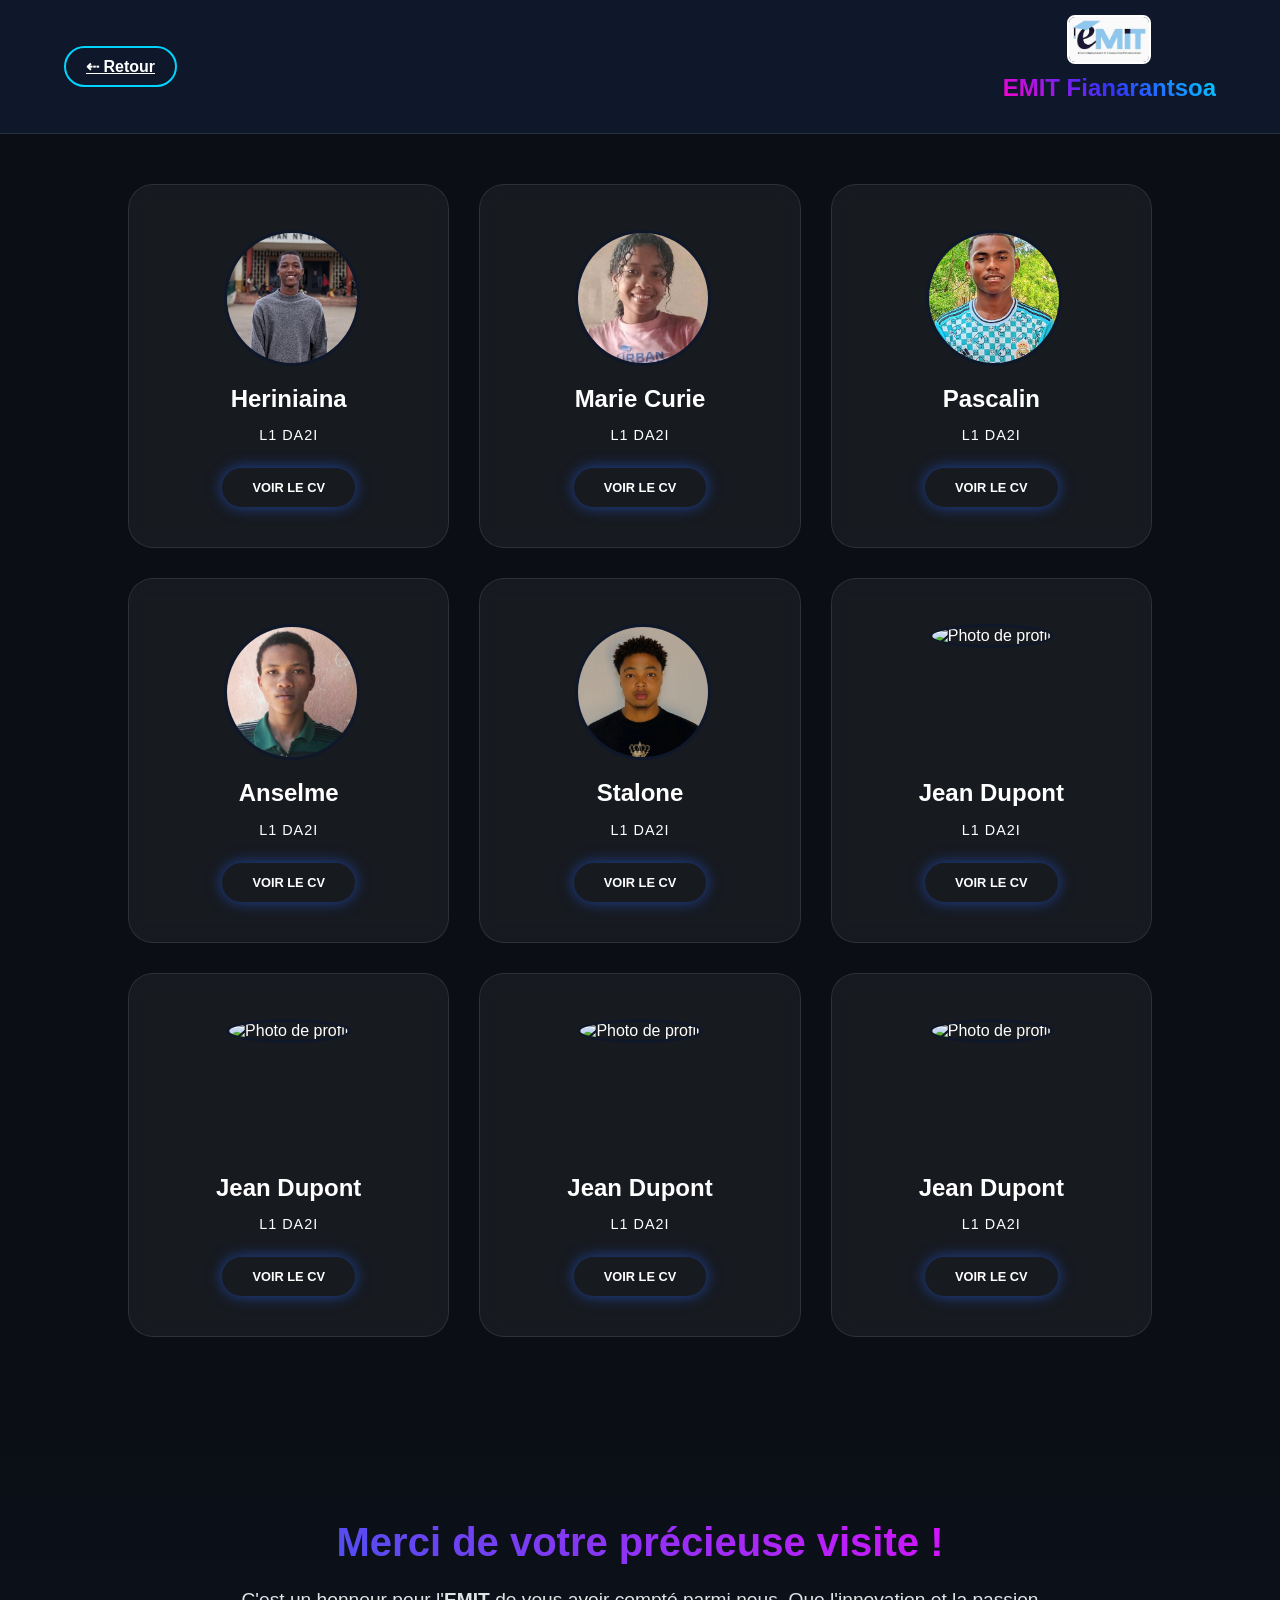
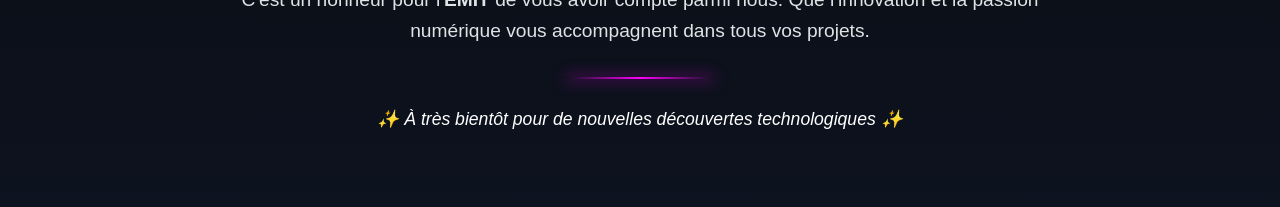
==== equipe.html @ f2f72151 "Add files via upload" ====
<!DOCTYPE html>
<html lang="fr">
<head>
    <meta charset="UTF-8">
    <meta name="viewport" content="width=device-width, initial-scale=1.0">
    <title>Équipe - Informatique</title>
    <link rel="stylesheet" href="style.css">
</head>
<body class="page-equipe">
    <!-- Header Inversé : Bouton à gauche, Logo à droite -->
   <header class="main-header">
    <!-- Bouton de retour à gauche avec le style "pilule" de l'image -->
    <div class="header-left">
        <a href="index.html" class="next-btn back-btn">⇠ Retour</a>
    </div>

    <!-- Identité EMIT à droite (Logo en haut, Nom en bas) -->
    <div class="header-right-stacked">
        <img src="EMIT.jfif" alt="Logo EMIT" class="univ-photo">
        <h1 class="univ-name-style">EMIT Fianarantsoa</h1>
    </div>
</header>


    <main class="grid-container">
        <!-- Bloc à répéter 9 fois -->
        <div class="profile-card">
            <div class="photo-wrapper">
                <img src="Heriniaina.jpg" alt="Photo de profil" class="profile-img">
            </div>
            <h3 class="profile-name">Heriniaina</h3>
            <p class="profile-role">L1 DA2I</p>
            <a href="CV Heriniaina/ff.html" class="glow-link">Voir le CV</a>
        </div>

        <!-- Copie du bloc pour l'exemple (à dupliquer jusqu'à 9) -->
        <div class="profile-card">
            <div class="photo-wrapper"><img src="saniat.jpg" class="profile-img"></div>
            <h3 class="profile-name">Marie Curie</h3>
            <p class="profile-role">L1 DA2I</p>
            <a href="#" class="glow-link">Voir le CV</a>
        </div>
        
        <!-- ... Ajouter les 7 autres cartes ici ... -->
           <div class="profile-card">
            <div class="photo-wrapper">
                <img src="pascalin.jpg" alt="Photo de profil" class="profile-img">
            </div>
            <h3 class="profile-name">Pascalin</h3>
            <p class="profile-role">L1 DA2I</p>
            <a href="cv-jean.html" class="glow-link">Voir le CV</a>
        </div>

          <div class="profile-card">
            <div class="photo-wrapper">
                <img src="anselme.jpg" alt="Photo de profil" class="profile-img">
            </div>
            <h3 class="profile-name">Anselme</h3>
            <p class="profile-role">L1 DA2I</p>
            <a href="cv-jean.html" class="glow-link">Voir le CV</a>
        </div>

          <div class="profile-card">
            <div class="photo-wrapper">
                <img src="stalone.jpg" alt="Photo de profil" class="profile-img">
            </div>
            <h3 class="profile-name">Stalone</h3>
            <p class="profile-role">L1 DA2I</p>
            <a href="cv-jean.html" class="glow-link">Voir le CV</a>
        </div>

          <div class="profile-card">
            <div class="photo-wrapper">
                <img src="https://via.placeholder.com" alt="Photo de profil" class="profile-img">
            </div>
            <h3 class="profile-name">Jean Dupont</h3>
            <p class="profile-role">L1 DA2I</p>
            <a href="cv-jean.html" class="glow-link">Voir le CV</a>
        </div>

          <div class="profile-card">
            <div class="photo-wrapper">
                <img src="https://via.placeholder.com" alt="Photo de profil" class="profile-img">
            </div>
            <h3 class="profile-name">Jean Dupont</h3>
            <p class="profile-role">L1 DA2I</p>
            <a href="cv-jean.html" class="glow-link">Voir le CV</a>
        </div>

          <div class="profile-card">
            <div class="photo-wrapper">
                <img src="https://via.placeholder.com" alt="Photo de profil" class="profile-img">
            </div>
            <h3 class="profile-name">Jean Dupont</h3>
            <p class="profile-role">L1 DA2I</p>
            <a href="cv-jean.html" class="glow-link">Voir le CV</a>
        </div>

          <div class="profile-card">
            <div class="photo-wrapper">
                <img src="https://via.placeholder.com" alt="Photo de profil" class="profile-img">
            </div>
            <h3 class="profile-name">Jean Dupont</h3>
            <p class="profile-role">L1 DA2I</p>
            <a href="cv-jean.html" class="glow-link">Voir le CV</a>
        </div>

        

    </main>

    <!-- Section Remerciements -->
<footer class="thanks-section">
    <div class="thanks-content">
        <h2 class="thanks-title">Merci de votre précieuse visite !</h2>
        <p class="thanks-text">
            C'est un honneur pour l'<b>EMIT</b> de vous avoir compté parmi nous. 
            Que l'innovation et la passion numérique vous accompagnent dans tous vos projets.
        </p>
        <div class="glow-divider"></div>
        <p class="final-wish">✨ À très bientôt pour de nouvelles découvertes technologiques ✨</p>
    </div>
</footer>

</body>
</html>
---- style.css ----
:root {
    --primary-gradient: linear-gradient(45deg, #ff00cc, #3333ff, #00d4ff);
    --glass-bg: rgba(255, 255, 255, 0.1);
}

body {
    margin: 0;
    font-family: 'Segoe UI', sans-serif;
    background-color: #0b0e14;
    color: white;
    overflow-x: hidden;
}

/* --- Header & Sidebar --- */
/* Remplacez l'ancienne section Header par celle-ci */
.main-header {
    display: flex;
    justify-content: space-between;
    align-items: center;
    padding: 1rem 10%; /* Éloigne les éléments des bords de l'écran */
    background: rgba(30, 41, 59, 0.8);
    backdrop-filter: blur(10px);
    border-bottom: 1px solid rgba(255, 255, 255, 0.1);
    position: sticky;
    top: 0;
    z-index: 100;
}

.header-right {
    margin-right: 50px; /* Décale spécifiquement le bouton vers la gauche */
}

/* Gardez le reste de vos styles pour .next-btn, .sidebar-left, etc. */

.sidebar-left {
    display: flex;
    flex-direction: column;
    align-items: center;
}

.univ-photo {
    width: 120px;
    border-radius: 8px;
    border: 2px solid white;
}

.univ-name {
    font-size: 1.5rem;
    font-weight: bold;
    background: var(--primary-gradient);
    -webkit-background-clip: text;
    -webkit-text-fill-color: transparent;
    margin-top: 10px;
}

.next-btn {
    background: transparent;
    border: 2px solid #00d4ff;
    color: white;
    padding: 10px 20px;
    border-radius: 25px;
    cursor: pointer;
    transition: 0.3s;
    font-weight: bold;
}

.next-btn:hover {
    background: #00d4ff;
    box-shadow: 0 0 15px #00d4ff;
}

/* --- Section Hero (Informatique) --- */
.hero-section {
    height: 100vh;
    background: linear-gradient(rgba(0,0,0,0.6), rgba(0,0,0,0.6)), 
                url('https://images.unsplash.com') center/cover;
    display: flex;
    justify-content: center;
    align-items: center;
    clip-path: polygon(0 0, 100% 0, 100% 90%, 0 100%); /* Effet de fermeture bas */
}

.welcome-text {
    font-size: 5rem;
    animation: fadeInScale 2s ease-out;
}

@keyframes fadeInScale {
    0% { opacity: 0; transform: scale(0.5); }
    100% { opacity: 1; transform: scale(1); }
}

/* --- Section Avant-propos --- */
.preface-section {
    padding: 100px 20px;
    background: #1a1a2e;
    text-align: center;
}

.preface-container {
    background: var(--glass-bg);
    backdrop-filter: blur(10px);
    padding: 40px;
    border-radius: 20px;
    max-width: 800px;
    margin: 0 auto;
    border: 1px solid rgba(255,255,255,0.2);
}

.subtitle {
    font-size: 2.5rem;
    color: #00d4ff;
    margin-bottom: 20px;
}

/* --- Animation Bonne Visite --- */
.wish-animation {
    padding: 50px;
    text-align: center;
}

.animated-wish {
    font-size: 2rem;
    font-weight: bold;
    display: inline-block;
    animation: bounceColor 3s infinite;
}

@keyframes bounceColor {
    0%, 100% { transform: translateY(0); color: #00d4ff; }
    50% { transform: translateY(-20px); color: #ff00cc; }
}








/* --- Styles spécifiques Page Équipe --- */
.page-equipe /* --- Header Configuration --- */
.main-header {
    display: flex;
    justify-content: space-between;
    align-items: center;
    padding: 15px 5%;
    background-color: #0f172a; /* Fond sombre comme l'image */
}

/* --- Style du Nom (Rose/Violet comme l'image) --- */
.univ-name-style {
    font-size: 1.5rem;
    font-weight: bold;
    background: var(--primary-gradient);
    -webkit-background-clip: text;
    -webkit-text-fill-color: transparent;
    margin-top: 10px;
}

.header-right-stacked {
    display: flex;
    flex-direction: column;
    align-items: center;
}

.univ-photo {
    width: 80px; /* Taille du logo EMIT */
    height: auto;
}

/* --- Bouton de Retour (Forme "Pilule" avec bordure) --- */
.back-btn {
     background: transparent;
    border: 2px solid #00d4ff;
    color: white;
    padding: 10px 20px;
    border-radius: 25px;
    cursor: pointer;
    transition: 0.3s;
    font-weight: bold;
}

.back-btn:hover {
    background: #00d4ff;
    box-shadow: 0 0 15px #00d4ff;
}

/* --- Grille des 9 Fenêtres (Rappel) --- */
.grid-container {
    display: grid;
    grid-template-columns: repeat(3, 1fr);
    gap: 30px;
    padding: 50px 10%;
}


/* Les fenêtres (Grand Carré) */
.profile-card {
    background: rgba(255, 255, 255, 0.05);
    backdrop-filter: blur(10px);
    border: 1px solid rgba(255, 255, 255, 0.1);
    border-radius: 25px;
    padding: 40px 20px;
    text-align: center;
    transition: all 0.4s cubic-bezier(0.175, 0.885, 0.32, 1.275);
    position: relative;
    overflow: hidden;
}

.profile-card:hover {
    transform: translateY(-15px);
    border-color: var(--primary-color);
    background: rgba(37, 99, 235, 0.1);
    box-shadow: 0 20px 40px rgba(0, 0, 0, 0.4);
}

/* Photo d'identité centrée */
.photo-wrapper {
    width: 130px;
    height: 130px;
    margin: 0 auto 20px;
    border-radius: 50%;
    padding: 5px;
    background: linear-gradient(45deg, var(--primary-color), var(--accent-color));
}

.profile-img {
    width: 100%;
    height: 100%;
    border-radius: 50%;
    object-fit: cover;
    border: 3px solid #0f172a;
}

.profile-name {
    font-size: 1.5rem;
    margin: 10px 0 5px;
    color: #fff;
}

.profile-role {
    font-size: 0.9rem;
    color: var(--accent-color);
    margin-bottom: 25px;
    text-transform: uppercase;
    letter-spacing: 1px;
}

/* Bouton Lumineux (Glow) */
.glow-link {
    display: inline-block;
    text-decoration: none;
    color: #fff;
    padding: 12px 30px;
    border-radius: 50px;
    background: var(--primary-color);
    font-weight: bold;
    text-transform: uppercase;
    font-size: 0.8rem;
    box-shadow: 0 0 15px rgba(37, 99, 235, 0.6);
    transition: all 0.3s ease;
}

.glow-link:hover {
    box-shadow: 0 0 30px var(--accent-color);
    background: var(--accent-color);
    transform: scale(1.1);
}

/* Animations */
@keyframes fadeInUp {
    from { opacity: 0; transform: translateY(50px); }
    to { opacity: 1; transform: translateY(0); }
}






/* --- Section Remerciements Stylée --- */
.thanks-section {
    padding: 100px 10% 60px;
    text-align: center;
    background: linear-gradient(to top, rgba(37, 99, 235, 0.05), transparent);
    animation: fadeInUp 1.5s ease-out;
}

.thanks-title {
    font-size: 2.5rem;
    font-weight: 800;
    margin-bottom: 20px;
    /* Dégradé de couleurs assorti au logo (Bleu vers Rose) */
    background: linear-gradient(45deg, #2563eb, #ff00ff);
    -webkit-background-clip: text;
    -webkit-text-fill-color: transparent;
    animation: gradientShift 3s infinite alternate;
}

.thanks-text {
    font-size: 1.2rem;
    color: #f8fafc;
    line-height: 1.6;
    max-width: 800px;
    margin: 0 auto 30px;
    opacity: 0.9;
}

/* Séparateur lumineux */
.glow-divider {
    height: 2px;
    width: 150px;
    background: linear-gradient(90deg, transparent, #ff00ff, transparent);
    margin: 0 auto 30px;
    box-shadow: 0 0 15px #ff00ff;
}

.final-wish {
    font-style: italic;
    font-size: 1.1rem;
    color: var(--accent-color);
    animation: floating 3s ease-in-out infinite;
}

/* --- ANIMATIONS --- */

/* Animation de couleur sur le titre */
@keyframes gradientShift {
    0% { filter: hue-rotate(0deg) brightness(1); }
    100% { filter: hue-rotate(20deg) brightness(1.3); }
}

/* Apparition en douceur par le bas */
@keyframes fadeInUp {
    from {
        opacity: 0;
        transform: translateY(50px);
    }
    to {
        opacity: 1;
        transform: translateY(0);
    }
}

/* Flottaison douce pour le souhait final */
@keyframes floating {
    0%, 100% { transform: translateY(0); text-shadow: 0 0 10px rgba(56, 189, 248, 0.5); }
    50% { transform: translateY(-10px); text-shadow: 0 0 20px var(--accent-color); }
}
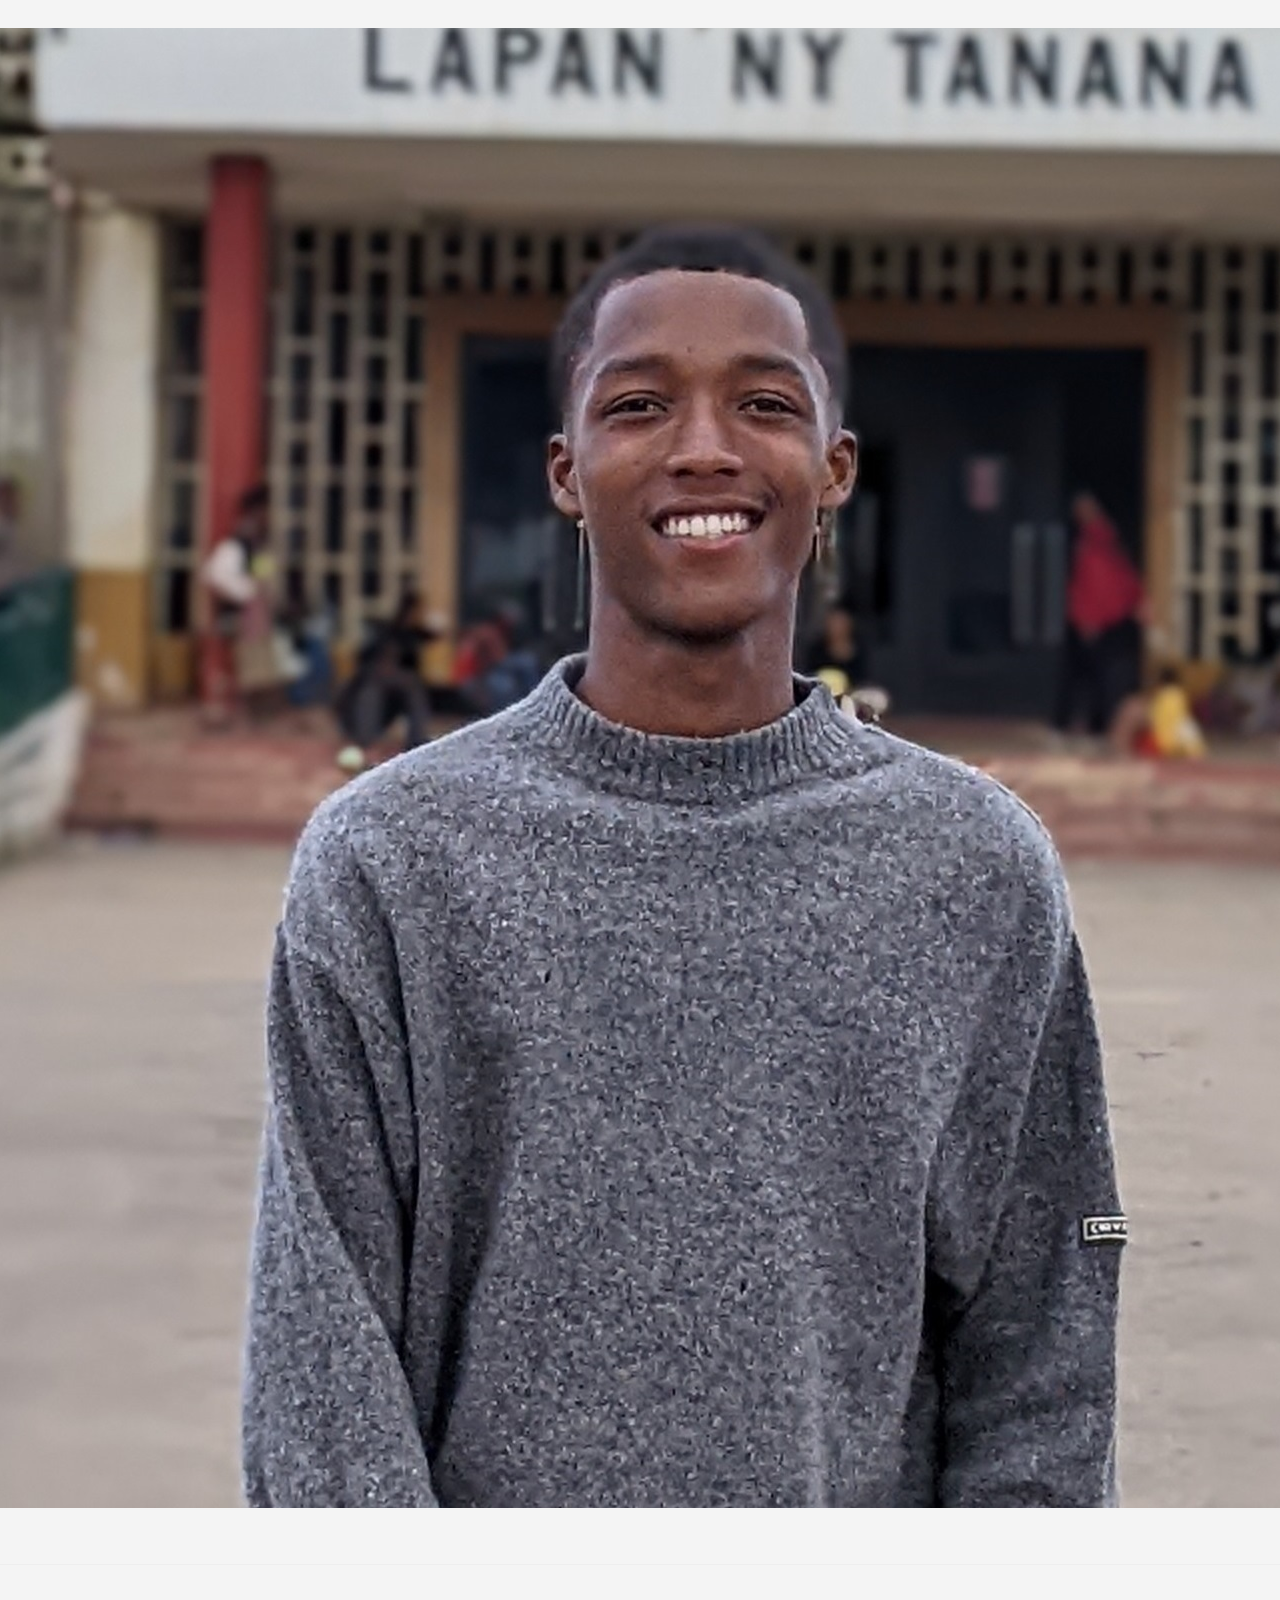
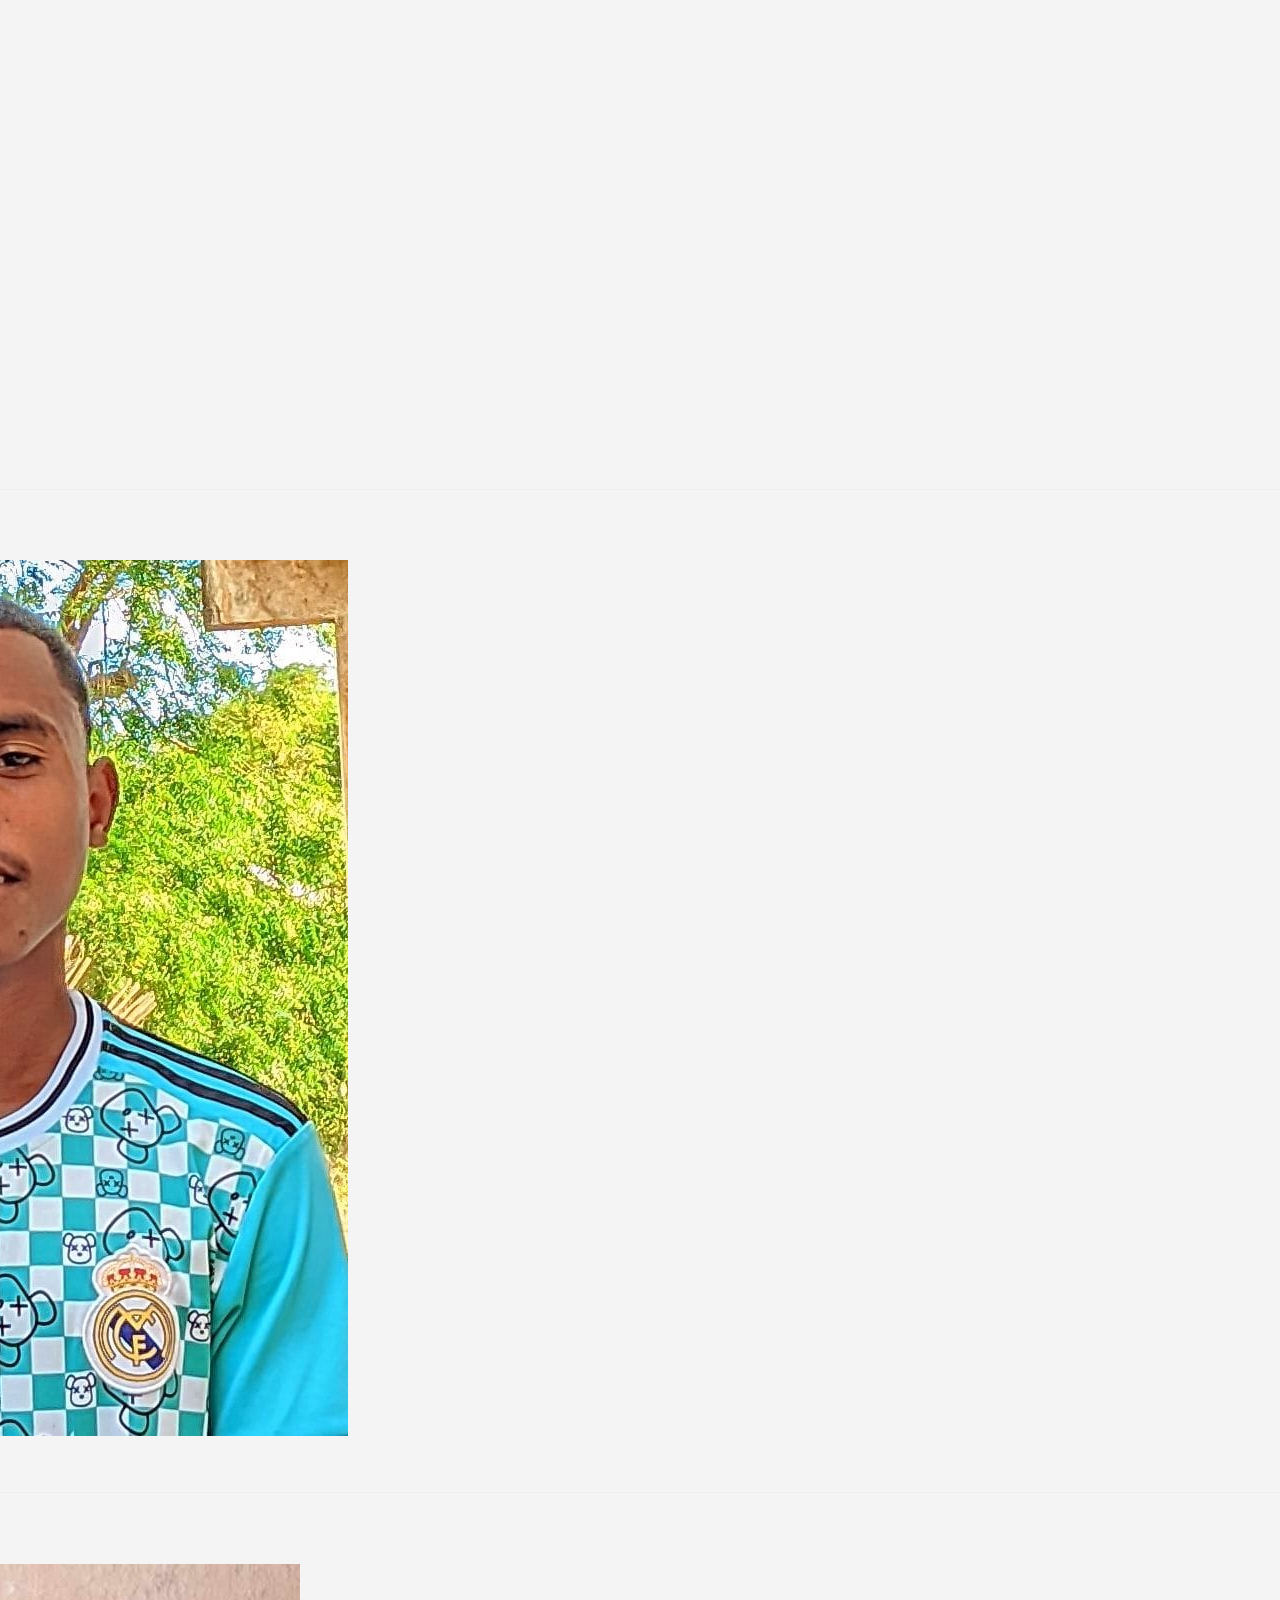
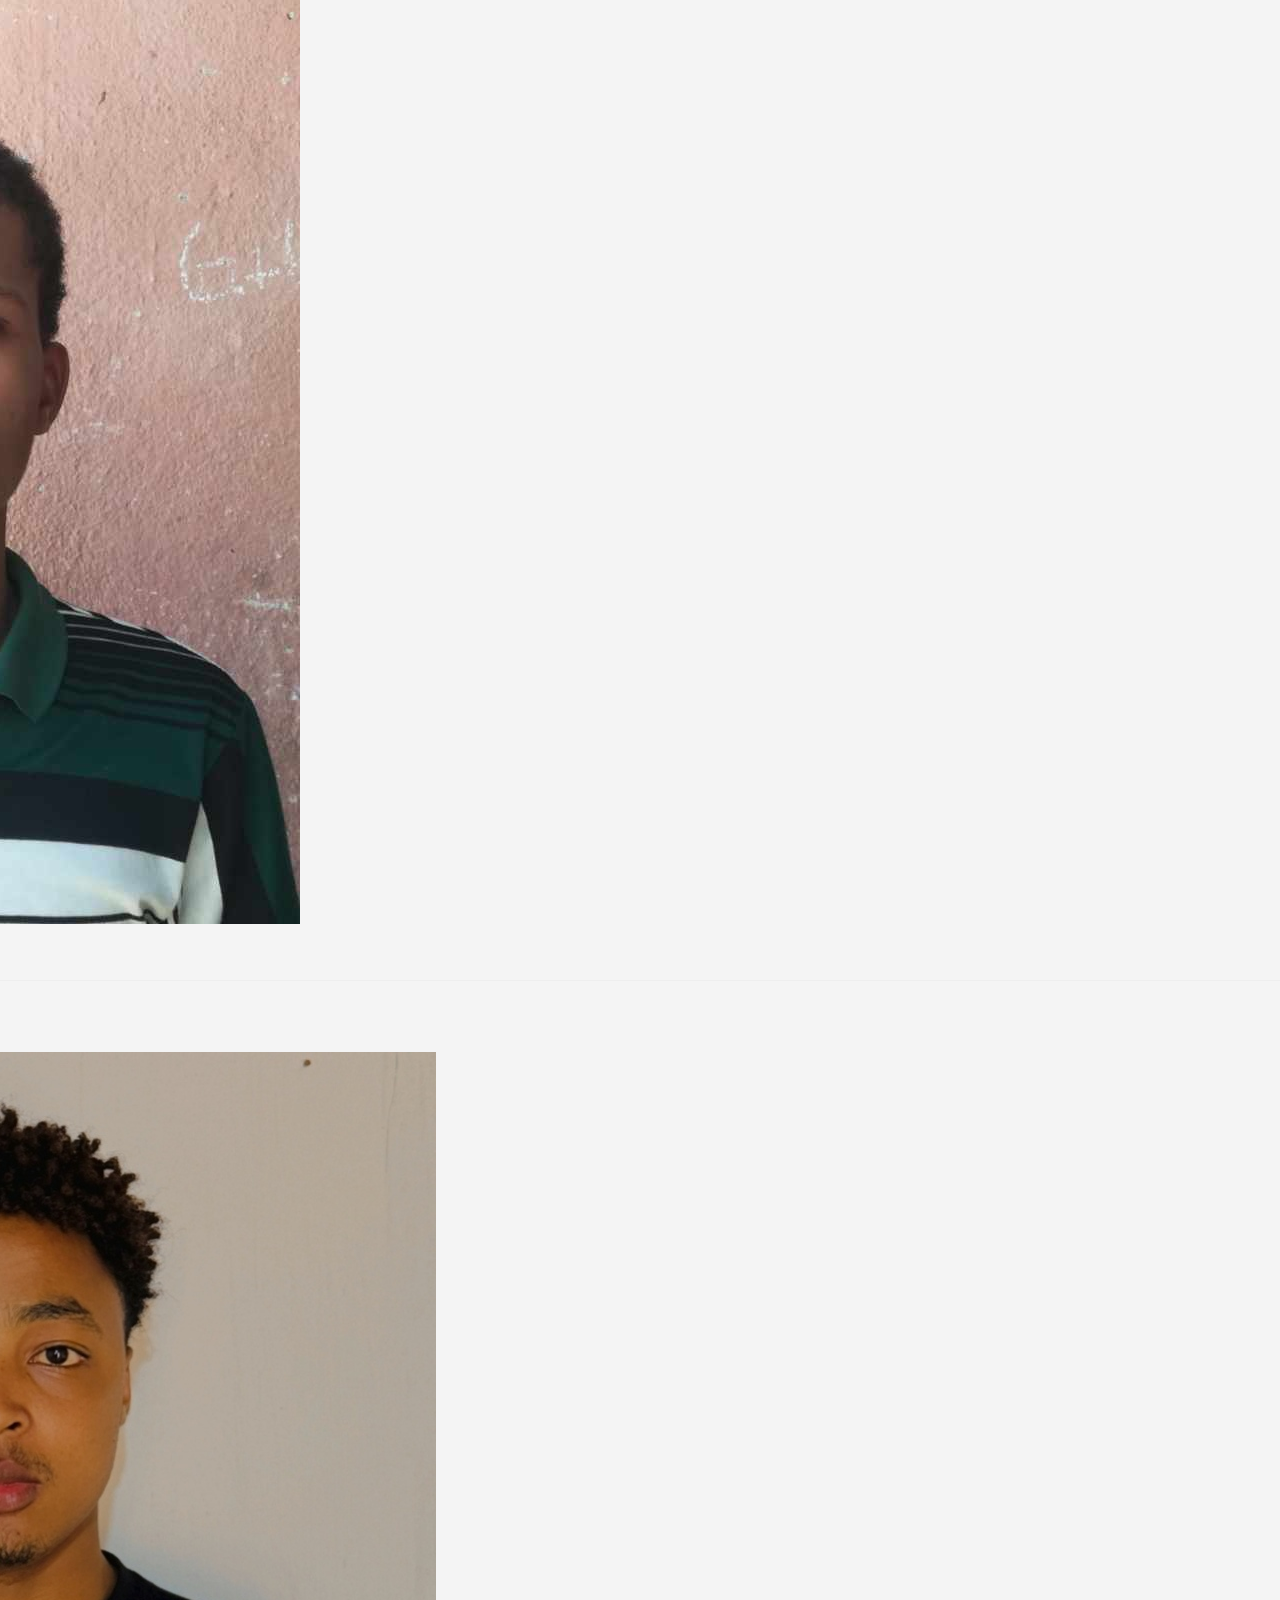
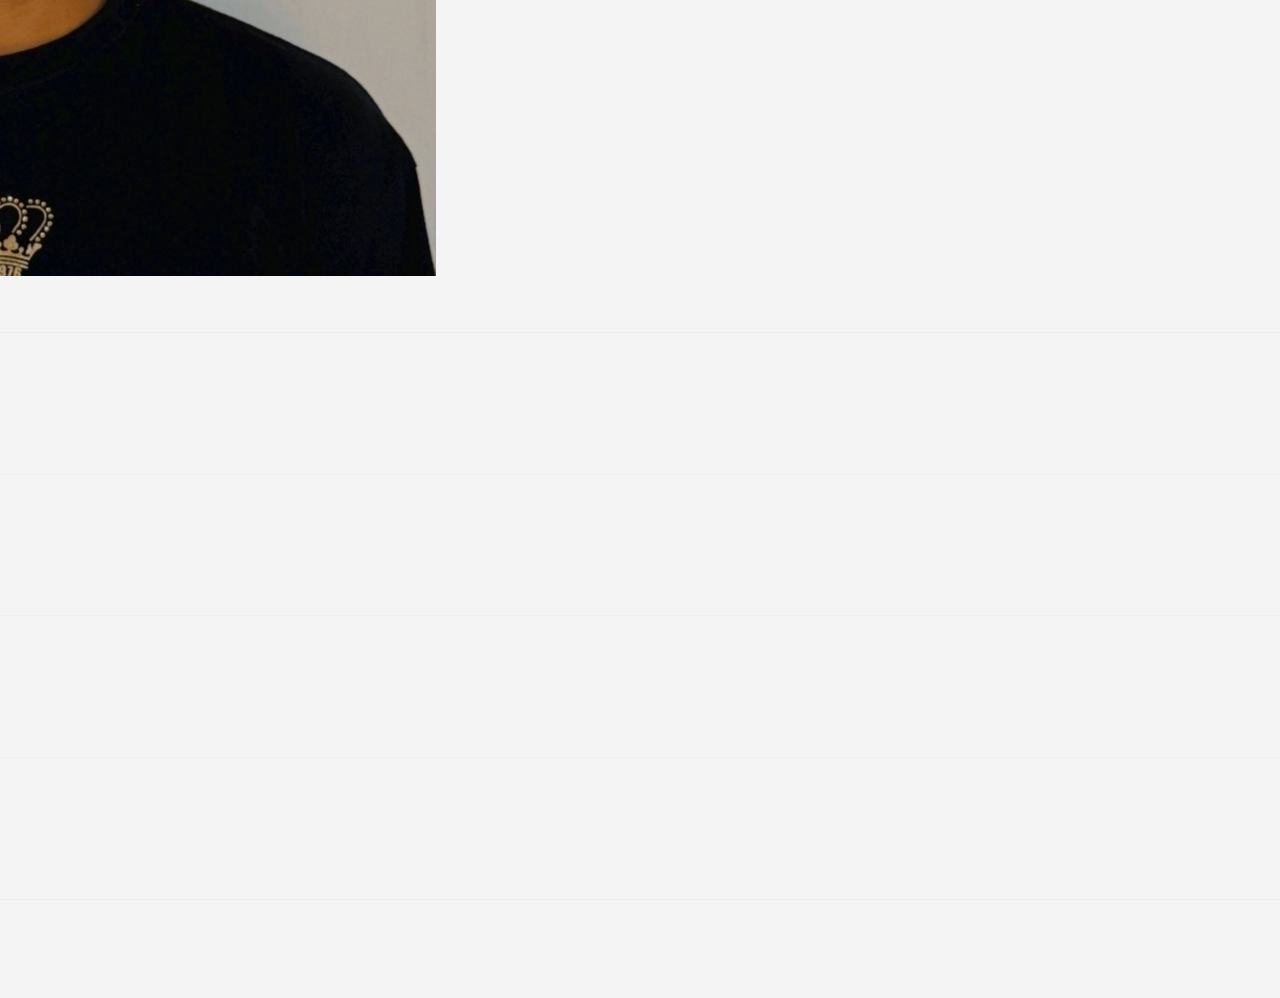
==== commit 979bd04e: "Update equipe.html" ====
--- a/equipe.html
+++ b/equipe.html
@@ -48,7 +48,7 @@
             </div>
             <h3 class="profile-name">Pascalin</h3>
             <p class="profile-role">L1 DA2I</p>
-            <a href="cv-jean.html" class="glow-link">Voir le CV</a>
+            <a href="pk.html" class="glow-link">Voir le CV</a>
         </div>
 
           <div class="profile-card">
@@ -124,3 +124,4 @@
 
 </body>
 </html>
+
--- a/style.css
+++ b/style.css
@@ -1,350 +1,61 @@
-:root {
-    --primary-gradient: linear-gradient(45deg, #ff00cc, #3333ff, #00d4ff);
-    --glass-bg: rgba(255, 255, 255, 0.1);
+body {
+    font-family: Arial, sans-serif;
+    background-color: #f4f4f4;
+    display: flex;
+    justify-content: center;
+    padding: 20px;
 }
 
-body {
-    margin: 0;
-    font-family: 'Segoe UI', sans-serif;
-    background-color: #0b0e14;
-    color: white;
-    overflow-x: hidden;
+.cv-container {
+    background: white;
+    width: 800px;
+    padding: 40px;
+    box-shadow: 0 0 10px rgba(0,0,0,0.1);
 }
 
-/* --- Header & Sidebar --- */
-/* Remplacez l'ancienne section Header par celle-ci */
-.main-header {
+header {
     display: flex;
-    justify-content: space-between;
     align-items: center;
-    padding: 1rem 10%; /* Éloigne les éléments des bords de l'écran */
-    background: rgba(30, 41, 59, 0.8);
-    backdrop-filter: blur(10px);
-    border-bottom: 1px solid rgba(255, 255, 255, 0.1);
-    position: sticky;
-    top: 0;
-    z-index: 100;
-}
-
-.header-right {
-    margin-right: 50px; /* Décale spécifiquement le bouton vers la gauche */
-}
-
-/* Gardez le reste de vos styles pour .next-btn, .sidebar-left, etc. */
-
-.sidebar-left {
-    display: flex;
-    flex-direction: column;
-    align-items: center;
-}
-
-.univ-photo {
-    width: 120px;
-    border-radius: 8px;
-    border: 2px solid white;
-}
-
-.univ-name {
-    font-size: 1.5rem;
-    font-weight: bold;
-    background: var(--primary-gradient);
-    -webkit-background-clip: text;
-    -webkit-text-fill-color: transparent;
-    margin-top: 10px;
-}
-
-.next-btn {
-    background: transparent;
-    border: 2px solid #00d4ff;
-    color: white;
-    padding: 10px 20px;
-    border-radius: 25px;
-    cursor: pointer;
-    transition: 0.3s;
-    font-weight: bold;
-}
-
-.next-btn:hover {
-    background: #00d4ff;
-    box-shadow: 0 0 15px #00d4ff;
-}
-
-/* --- Section Hero (Informatique) --- */
-.hero-section {
-    height: 100vh;
-    background: linear-gradient(rgba(0,0,0,0.6), rgba(0,0,0,0.6)), 
-                url('https://images.unsplash.com') center/cover;
-    display: flex;
-    justify-content: center;
-    align-items: center;
-    clip-path: polygon(0 0, 100% 0, 100% 90%, 0 100%); /* Effet de fermeture bas */
-}
-
-.welcome-text {
-    font-size: 5rem;
-    animation: fadeInScale 2s ease-out;
-}
-
-@keyframes fadeInScale {
-    0% { opacity: 0; transform: scale(0.5); }
-    100% { opacity: 1; transform: scale(1); }
-}
-
-/* --- Section Avant-propos --- */
-.preface-section {
-    padding: 100px 20px;
-    background: #1a1a2e;
-    text-align: center;
-}
-
-.preface-container {
-    background: var(--glass-bg);
-    backdrop-filter: blur(10px);
-    padding: 40px;
-    border-radius: 20px;
-    max-width: 800px;
-    margin: 0 auto;
-    border: 1px solid rgba(255,255,255,0.2);
-}
-
-.subtitle {
-    font-size: 2.5rem;
-    color: #00d4ff;
+    border-bottom: 2px solid #333; /* Ligne sous le nom */
+    padding-bottom: 20px;
     margin-bottom: 20px;
 }
 
-/* --- Animation Bonne Visite --- */
-.wish-animation {
-    padding: 50px;
-    text-align: center;
+.header-photo img {
+    width: 120px;
+    height: 120px;
+    border-radius: 50%; /* Photo ronde */
+    object-fit: cover;
+    margin-right: 30px;
 }
 
-.animated-wish {
-    font-size: 2rem;
-    font-weight: bold;
-    display: inline-block;
-    animation: bounceColor 3s infinite;
+.main-content {
+    display: flex;
 }
 
-@keyframes bounceColor {
-    0%, 100% { transform: translateY(0); color: #00d4ff; }
-    50% { transform: translateY(-20px); color: #ff00cc; }
+.left-col {
+    flex: 1;
+    padding-right: 20px;
+    border-right: 1px solid #ccc; /* La ligne verticale de séparation */
 }
 
-
-
-
-
-
-
-
-/* --- Styles spécifiques Page Équipe --- */
-.page-equipe /* --- Header Configuration --- */
-.main-header {
-    display: flex;
-    justify-content: space-between;
-    align-items: center;
-    padding: 15px 5%;
-    background-color: #0f172a; /* Fond sombre comme l'image */
+.right-col {
+    flex: 2;
+    padding-left: 20px;
 }
 
-/* --- Style du Nom (Rose/Violet comme l'image) --- */
-.univ-name-style {
-    font-size: 1.5rem;
-    font-weight: bold;
-    background: var(--primary-gradient);
-    -webkit-background-clip: text;
-    -webkit-text-fill-color: transparent;
-    margin-top: 10px;
+h3 {
+    color: #444;
+    border-bottom: 1px solid #eee;
+    padding-bottom: 5px;
+    margin-top: 25px;
 }
 
-.header-right-stacked {
-    display: flex;
-    flex-direction: column;
-    align-items: center;
+ul {
+    list-style: none;
+    padding: 0;
 }
 
-.univ-photo {
-    width: 80px; /* Taille du logo EMIT */
-    height: auto;
+li {
+    margin-bottom: 8px;
 }
-
-/* --- Bouton de Retour (Forme "Pilule" avec bordure) --- */
-.back-btn {
-     background: transparent;
-    border: 2px solid #00d4ff;
-    color: white;
-    padding: 10px 20px;
-    border-radius: 25px;
-    cursor: pointer;
-    transition: 0.3s;
-    font-weight: bold;
-}
-
-.back-btn:hover {
-    background: #00d4ff;
-    box-shadow: 0 0 15px #00d4ff;
-}
-
-/* --- Grille des 9 Fenêtres (Rappel) --- */
-.grid-container {
-    display: grid;
-    grid-template-columns: repeat(3, 1fr);
-    gap: 30px;
-    padding: 50px 10%;
-}
-
-
-/* Les fenêtres (Grand Carré) */
-.profile-card {
-    background: rgba(255, 255, 255, 0.05);
-    backdrop-filter: blur(10px);
-    border: 1px solid rgba(255, 255, 255, 0.1);
-    border-radius: 25px;
-    padding: 40px 20px;
-    text-align: center;
-    transition: all 0.4s cubic-bezier(0.175, 0.885, 0.32, 1.275);
-    position: relative;
-    overflow: hidden;
-}
-
-.profile-card:hover {
-    transform: translateY(-15px);
-    border-color: var(--primary-color);
-    background: rgba(37, 99, 235, 0.1);
-    box-shadow: 0 20px 40px rgba(0, 0, 0, 0.4);
-}
-
-/* Photo d'identité centrée */
-.photo-wrapper {
-    width: 130px;
-    height: 130px;
-    margin: 0 auto 20px;
-    border-radius: 50%;
-    padding: 5px;
-    background: linear-gradient(45deg, var(--primary-color), var(--accent-color));
-}
-
-.profile-img {
-    width: 100%;
-    height: 100%;
-    border-radius: 50%;
-    object-fit: cover;
-    border: 3px solid #0f172a;
-}
-
-.profile-name {
-    font-size: 1.5rem;
-    margin: 10px 0 5px;
-    color: #fff;
-}
-
-.profile-role {
-    font-size: 0.9rem;
-    color: var(--accent-color);
-    margin-bottom: 25px;
-    text-transform: uppercase;
-    letter-spacing: 1px;
-}
-
-/* Bouton Lumineux (Glow) */
-.glow-link {
-    display: inline-block;
-    text-decoration: none;
-    color: #fff;
-    padding: 12px 30px;
-    border-radius: 50px;
-    background: var(--primary-color);
-    font-weight: bold;
-    text-transform: uppercase;
-    font-size: 0.8rem;
-    box-shadow: 0 0 15px rgba(37, 99, 235, 0.6);
-    transition: all 0.3s ease;
-}
-
-.glow-link:hover {
-    box-shadow: 0 0 30px var(--accent-color);
-    background: var(--accent-color);
-    transform: scale(1.1);
-}
-
-/* Animations */
-@keyframes fadeInUp {
-    from { opacity: 0; transform: translateY(50px); }
-    to { opacity: 1; transform: translateY(0); }
-}
-
-
-
-
-
-
-/* --- Section Remerciements Stylée --- */
-.thanks-section {
-    padding: 100px 10% 60px;
-    text-align: center;
-    background: linear-gradient(to top, rgba(37, 99, 235, 0.05), transparent);
-    animation: fadeInUp 1.5s ease-out;
-}
-
-.thanks-title {
-    font-size: 2.5rem;
-    font-weight: 800;
-    margin-bottom: 20px;
-    /* Dégradé de couleurs assorti au logo (Bleu vers Rose) */
-    background: linear-gradient(45deg, #2563eb, #ff00ff);
-    -webkit-background-clip: text;
-    -webkit-text-fill-color: transparent;
-    animation: gradientShift 3s infinite alternate;
-}
-
-.thanks-text {
-    font-size: 1.2rem;
-    color: #f8fafc;
-    line-height: 1.6;
-    max-width: 800px;
-    margin: 0 auto 30px;
-    opacity: 0.9;
-}
-
-/* Séparateur lumineux */
-.glow-divider {
-    height: 2px;
-    width: 150px;
-    background: linear-gradient(90deg, transparent, #ff00ff, transparent);
-    margin: 0 auto 30px;
-    box-shadow: 0 0 15px #ff00ff;
-}
-
-.final-wish {
-    font-style: italic;
-    font-size: 1.1rem;
-    color: var(--accent-color);
-    animation: floating 3s ease-in-out infinite;
-}
-
-/* --- ANIMATIONS --- */
-
-/* Animation de couleur sur le titre */
-@keyframes gradientShift {
-    0% { filter: hue-rotate(0deg) brightness(1); }
-    100% { filter: hue-rotate(20deg) brightness(1.3); }
-}
-
-/* Apparition en douceur par le bas */
-@keyframes fadeInUp {
-    from {
-        opacity: 0;
-        transform: translateY(50px);
-    }
-    to {
-        opacity: 1;
-        transform: translateY(0);
-    }
-}
-
-/* Flottaison douce pour le souhait final */
-@keyframes floating {
-    0%, 100% { transform: translateY(0); text-shadow: 0 0 10px rgba(56, 189, 248, 0.5); }
-    50% { transform: translateY(-10px); text-shadow: 0 0 20px var(--accent-color); }
-}
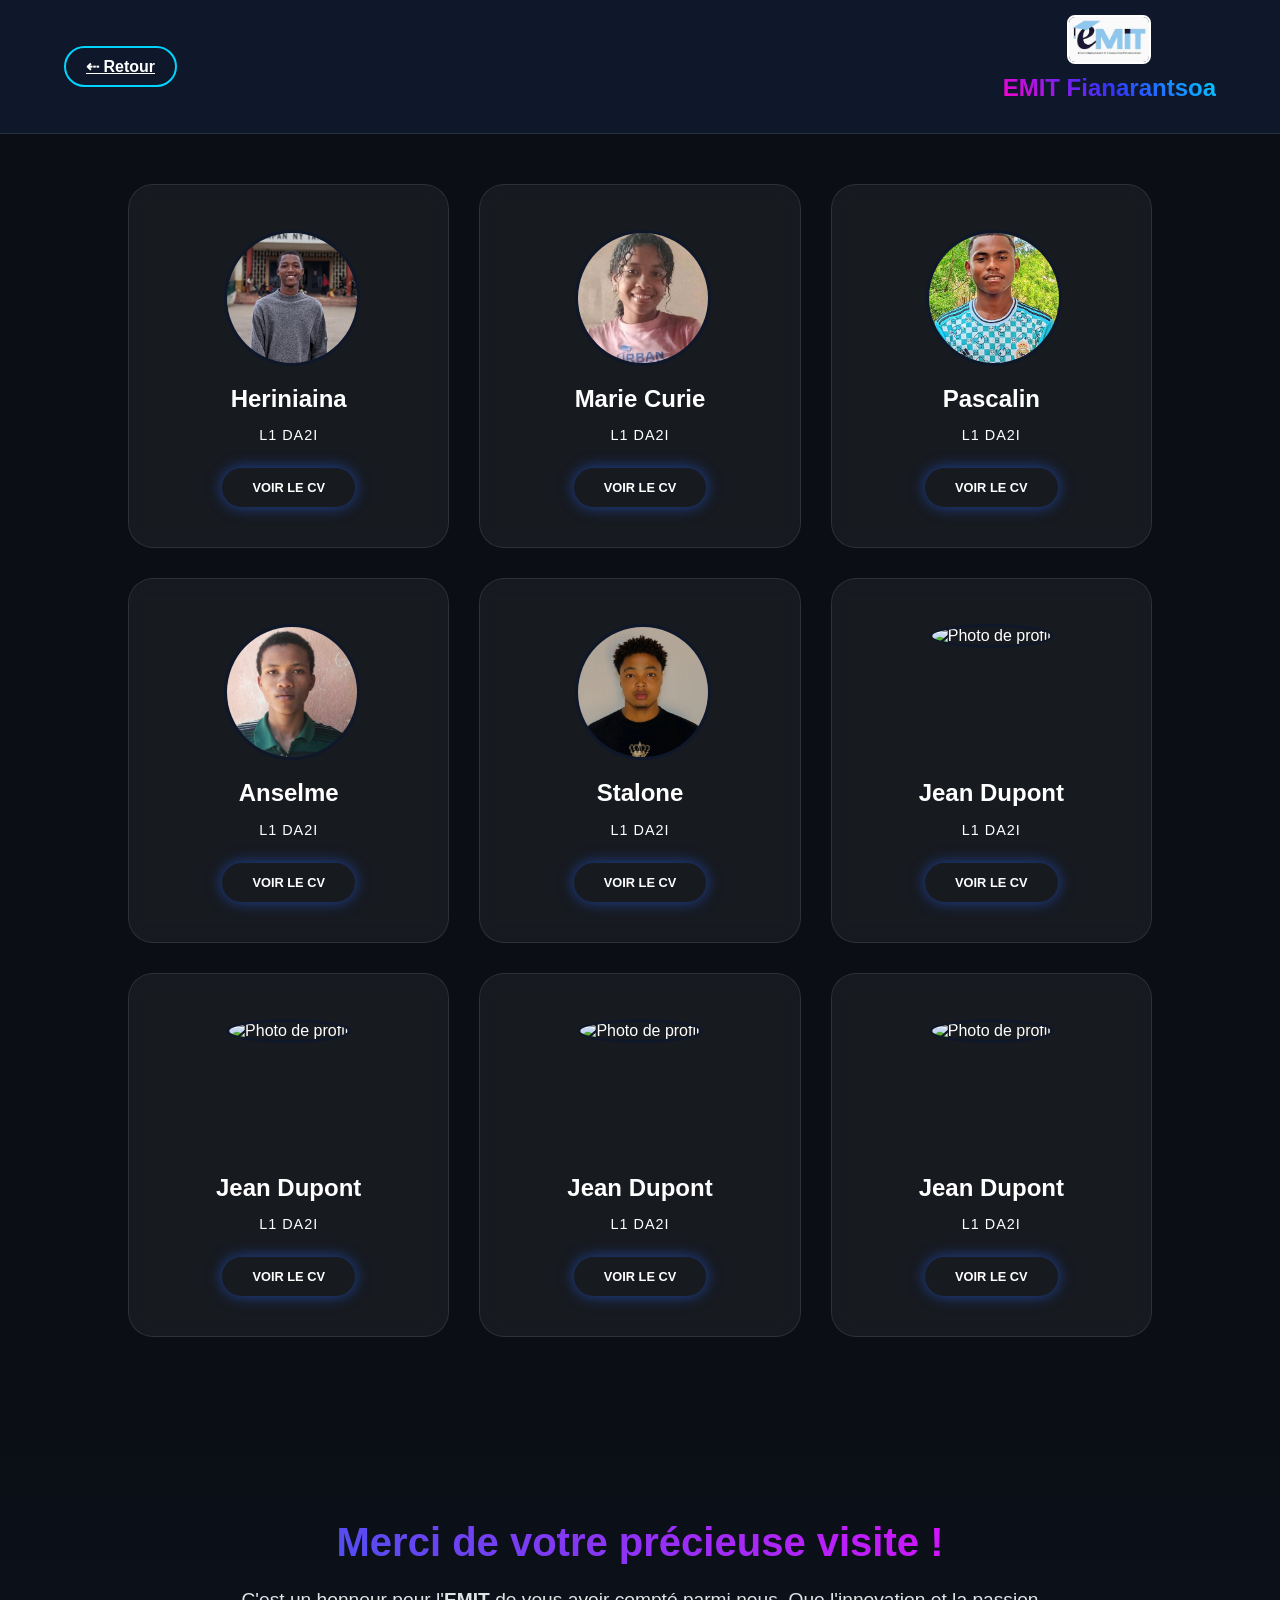
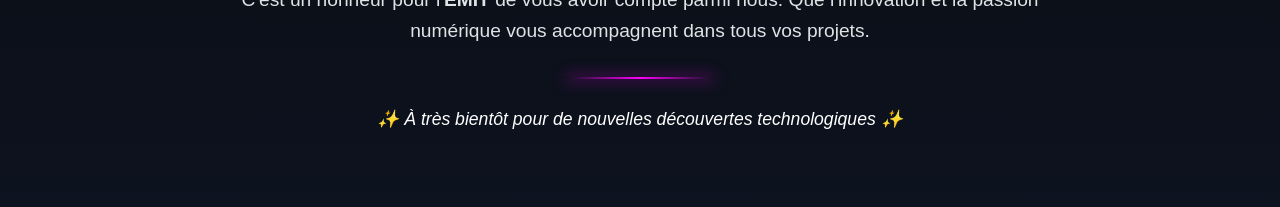
==== commit 78def303: "Add files via upload" ====
--- a/equipe.html
+++ b/equipe.html
@@ -48,7 +48,7 @@
             </div>
             <h3 class="profile-name">Pascalin</h3>
             <p class="profile-role">L1 DA2I</p>
-            <a href="pk.html" class="glow-link">Voir le CV</a>
+            <a href="cv-jean.html" class="glow-link">Voir le CV</a>
         </div>
 
           <div class="profile-card">
@@ -124,4 +124,3 @@
 
 </body>
 </html>
-
--- a/style.css
+++ b/style.css
@@ -1,61 +1,350 @@
+:root {
+    --primary-gradient: linear-gradient(45deg, #ff00cc, #3333ff, #00d4ff);
+    --glass-bg: rgba(255, 255, 255, 0.1);
+}
+
 body {
-    font-family: Arial, sans-serif;
-    background-color: #f4f4f4;
+    margin: 0;
+    font-family: 'Segoe UI', sans-serif;
+    background-color: #0b0e14;
+    color: white;
+    overflow-x: hidden;
+}
+
+/* --- Header & Sidebar --- */
+/* Remplacez l'ancienne section Header par celle-ci */
+.main-header {
+    display: flex;
+    justify-content: space-between;
+    align-items: center;
+    padding: 1rem 10%; /* Éloigne les éléments des bords de l'écran */
+    background: rgba(30, 41, 59, 0.8);
+    backdrop-filter: blur(10px);
+    border-bottom: 1px solid rgba(255, 255, 255, 0.1);
+    position: sticky;
+    top: 0;
+    z-index: 100;
+}
+
+.header-right {
+    margin-right: 50px; /* Décale spécifiquement le bouton vers la gauche */
+}
+
+/* Gardez le reste de vos styles pour .next-btn, .sidebar-left, etc. */
+
+.sidebar-left {
+    display: flex;
+    flex-direction: column;
+    align-items: center;
+}
+
+.univ-photo {
+    width: 120px;
+    border-radius: 8px;
+    border: 2px solid white;
+}
+
+.univ-name {
+    font-size: 1.5rem;
+    font-weight: bold;
+    background: var(--primary-gradient);
+    -webkit-background-clip: text;
+    -webkit-text-fill-color: transparent;
+    margin-top: 10px;
+}
+
+.next-btn {
+    background: transparent;
+    border: 2px solid #00d4ff;
+    color: white;
+    padding: 10px 20px;
+    border-radius: 25px;
+    cursor: pointer;
+    transition: 0.3s;
+    font-weight: bold;
+}
+
+.next-btn:hover {
+    background: #00d4ff;
+    box-shadow: 0 0 15px #00d4ff;
+}
+
+/* --- Section Hero (Informatique) --- */
+.hero-section {
+    height: 100vh;
+    background: linear-gradient(rgba(0,0,0,0.6), rgba(0,0,0,0.6)), 
+                url('https://images.unsplash.com') center/cover;
     display: flex;
     justify-content: center;
-    padding: 20px;
-}
-
-.cv-container {
-    background: white;
-    width: 800px;
+    align-items: center;
+    clip-path: polygon(0 0, 100% 0, 100% 90%, 0 100%); /* Effet de fermeture bas */
+}
+
+.welcome-text {
+    font-size: 5rem;
+    animation: fadeInScale 2s ease-out;
+}
+
+@keyframes fadeInScale {
+    0% { opacity: 0; transform: scale(0.5); }
+    100% { opacity: 1; transform: scale(1); }
+}
+
+/* --- Section Avant-propos --- */
+.preface-section {
+    padding: 100px 20px;
+    background: #1a1a2e;
+    text-align: center;
+}
+
+.preface-container {
+    background: var(--glass-bg);
+    backdrop-filter: blur(10px);
     padding: 40px;
-    box-shadow: 0 0 10px rgba(0,0,0,0.1);
-}
-
-header {
-    display: flex;
-    align-items: center;
-    border-bottom: 2px solid #333; /* Ligne sous le nom */
-    padding-bottom: 20px;
+    border-radius: 20px;
+    max-width: 800px;
+    margin: 0 auto;
+    border: 1px solid rgba(255,255,255,0.2);
+}
+
+.subtitle {
+    font-size: 2.5rem;
+    color: #00d4ff;
     margin-bottom: 20px;
 }
 
-.header-photo img {
-    width: 120px;
-    height: 120px;
-    border-radius: 50%; /* Photo ronde */
+/* --- Animation Bonne Visite --- */
+.wish-animation {
+    padding: 50px;
+    text-align: center;
+}
+
+.animated-wish {
+    font-size: 2rem;
+    font-weight: bold;
+    display: inline-block;
+    animation: bounceColor 3s infinite;
+}
+
+@keyframes bounceColor {
+    0%, 100% { transform: translateY(0); color: #00d4ff; }
+    50% { transform: translateY(-20px); color: #ff00cc; }
+}
+
+
+
+
+
+
+
+
+/* --- Styles spécifiques Page Équipe --- */
+.page-equipe /* --- Header Configuration --- */
+.main-header {
+    display: flex;
+    justify-content: space-between;
+    align-items: center;
+    padding: 15px 5%;
+    background-color: #0f172a; /* Fond sombre comme l'image */
+}
+
+/* --- Style du Nom (Rose/Violet comme l'image) --- */
+.univ-name-style {
+    font-size: 1.5rem;
+    font-weight: bold;
+    background: var(--primary-gradient);
+    -webkit-background-clip: text;
+    -webkit-text-fill-color: transparent;
+    margin-top: 10px;
+}
+
+.header-right-stacked {
+    display: flex;
+    flex-direction: column;
+    align-items: center;
+}
+
+.univ-photo {
+    width: 80px; /* Taille du logo EMIT */
+    height: auto;
+}
+
+/* --- Bouton de Retour (Forme "Pilule" avec bordure) --- */
+.back-btn {
+     background: transparent;
+    border: 2px solid #00d4ff;
+    color: white;
+    padding: 10px 20px;
+    border-radius: 25px;
+    cursor: pointer;
+    transition: 0.3s;
+    font-weight: bold;
+}
+
+.back-btn:hover {
+    background: #00d4ff;
+    box-shadow: 0 0 15px #00d4ff;
+}
+
+/* --- Grille des 9 Fenêtres (Rappel) --- */
+.grid-container {
+    display: grid;
+    grid-template-columns: repeat(3, 1fr);
+    gap: 30px;
+    padding: 50px 10%;
+}
+
+
+/* Les fenêtres (Grand Carré) */
+.profile-card {
+    background: rgba(255, 255, 255, 0.05);
+    backdrop-filter: blur(10px);
+    border: 1px solid rgba(255, 255, 255, 0.1);
+    border-radius: 25px;
+    padding: 40px 20px;
+    text-align: center;
+    transition: all 0.4s cubic-bezier(0.175, 0.885, 0.32, 1.275);
+    position: relative;
+    overflow: hidden;
+}
+
+.profile-card:hover {
+    transform: translateY(-15px);
+    border-color: var(--primary-color);
+    background: rgba(37, 99, 235, 0.1);
+    box-shadow: 0 20px 40px rgba(0, 0, 0, 0.4);
+}
+
+/* Photo d'identité centrée */
+.photo-wrapper {
+    width: 130px;
+    height: 130px;
+    margin: 0 auto 20px;
+    border-radius: 50%;
+    padding: 5px;
+    background: linear-gradient(45deg, var(--primary-color), var(--accent-color));
+}
+
+.profile-img {
+    width: 100%;
+    height: 100%;
+    border-radius: 50%;
     object-fit: cover;
-    margin-right: 30px;
-}
-
-.main-content {
-    display: flex;
-}
-
-.left-col {
-    flex: 1;
-    padding-right: 20px;
-    border-right: 1px solid #ccc; /* La ligne verticale de séparation */
-}
-
-.right-col {
-    flex: 2;
-    padding-left: 20px;
-}
-
-h3 {
-    color: #444;
-    border-bottom: 1px solid #eee;
-    padding-bottom: 5px;
-    margin-top: 25px;
-}
-
-ul {
-    list-style: none;
-    padding: 0;
-}
-
-li {
-    margin-bottom: 8px;
-}
+    border: 3px solid #0f172a;
+}
+
+.profile-name {
+    font-size: 1.5rem;
+    margin: 10px 0 5px;
+    color: #fff;
+}
+
+.profile-role {
+    font-size: 0.9rem;
+    color: var(--accent-color);
+    margin-bottom: 25px;
+    text-transform: uppercase;
+    letter-spacing: 1px;
+}
+
+/* Bouton Lumineux (Glow) */
+.glow-link {
+    display: inline-block;
+    text-decoration: none;
+    color: #fff;
+    padding: 12px 30px;
+    border-radius: 50px;
+    background: var(--primary-color);
+    font-weight: bold;
+    text-transform: uppercase;
+    font-size: 0.8rem;
+    box-shadow: 0 0 15px rgba(37, 99, 235, 0.6);
+    transition: all 0.3s ease;
+}
+
+.glow-link:hover {
+    box-shadow: 0 0 30px var(--accent-color);
+    background: var(--accent-color);
+    transform: scale(1.1);
+}
+
+/* Animations */
+@keyframes fadeInUp {
+    from { opacity: 0; transform: translateY(50px); }
+    to { opacity: 1; transform: translateY(0); }
+}
+
+
+
+
+
+
+/* --- Section Remerciements Stylée --- */
+.thanks-section {
+    padding: 100px 10% 60px;
+    text-align: center;
+    background: linear-gradient(to top, rgba(37, 99, 235, 0.05), transparent);
+    animation: fadeInUp 1.5s ease-out;
+}
+
+.thanks-title {
+    font-size: 2.5rem;
+    font-weight: 800;
+    margin-bottom: 20px;
+    /* Dégradé de couleurs assorti au logo (Bleu vers Rose) */
+    background: linear-gradient(45deg, #2563eb, #ff00ff);
+    -webkit-background-clip: text;
+    -webkit-text-fill-color: transparent;
+    animation: gradientShift 3s infinite alternate;
+}
+
+.thanks-text {
+    font-size: 1.2rem;
+    color: #f8fafc;
+    line-height: 1.6;
+    max-width: 800px;
+    margin: 0 auto 30px;
+    opacity: 0.9;
+}
+
+/* Séparateur lumineux */
+.glow-divider {
+    height: 2px;
+    width: 150px;
+    background: linear-gradient(90deg, transparent, #ff00ff, transparent);
+    margin: 0 auto 30px;
+    box-shadow: 0 0 15px #ff00ff;
+}
+
+.final-wish {
+    font-style: italic;
+    font-size: 1.1rem;
+    color: var(--accent-color);
+    animation: floating 3s ease-in-out infinite;
+}
+
+/* --- ANIMATIONS --- */
+
+/* Animation de couleur sur le titre */
+@keyframes gradientShift {
+    0% { filter: hue-rotate(0deg) brightness(1); }
+    100% { filter: hue-rotate(20deg) brightness(1.3); }
+}
+
+/* Apparition en douceur par le bas */
+@keyframes fadeInUp {
+    from {
+        opacity: 0;
+        transform: translateY(50px);
+    }
+    to {
+        opacity: 1;
+        transform: translateY(0);
+    }
+}
+
+/* Flottaison douce pour le souhait final */
+@keyframes floating {
+    0%, 100% { transform: translateY(0); text-shadow: 0 0 10px rgba(56, 189, 248, 0.5); }
+    50% { transform: translateY(-10px); text-shadow: 0 0 20px var(--accent-color); }
+}
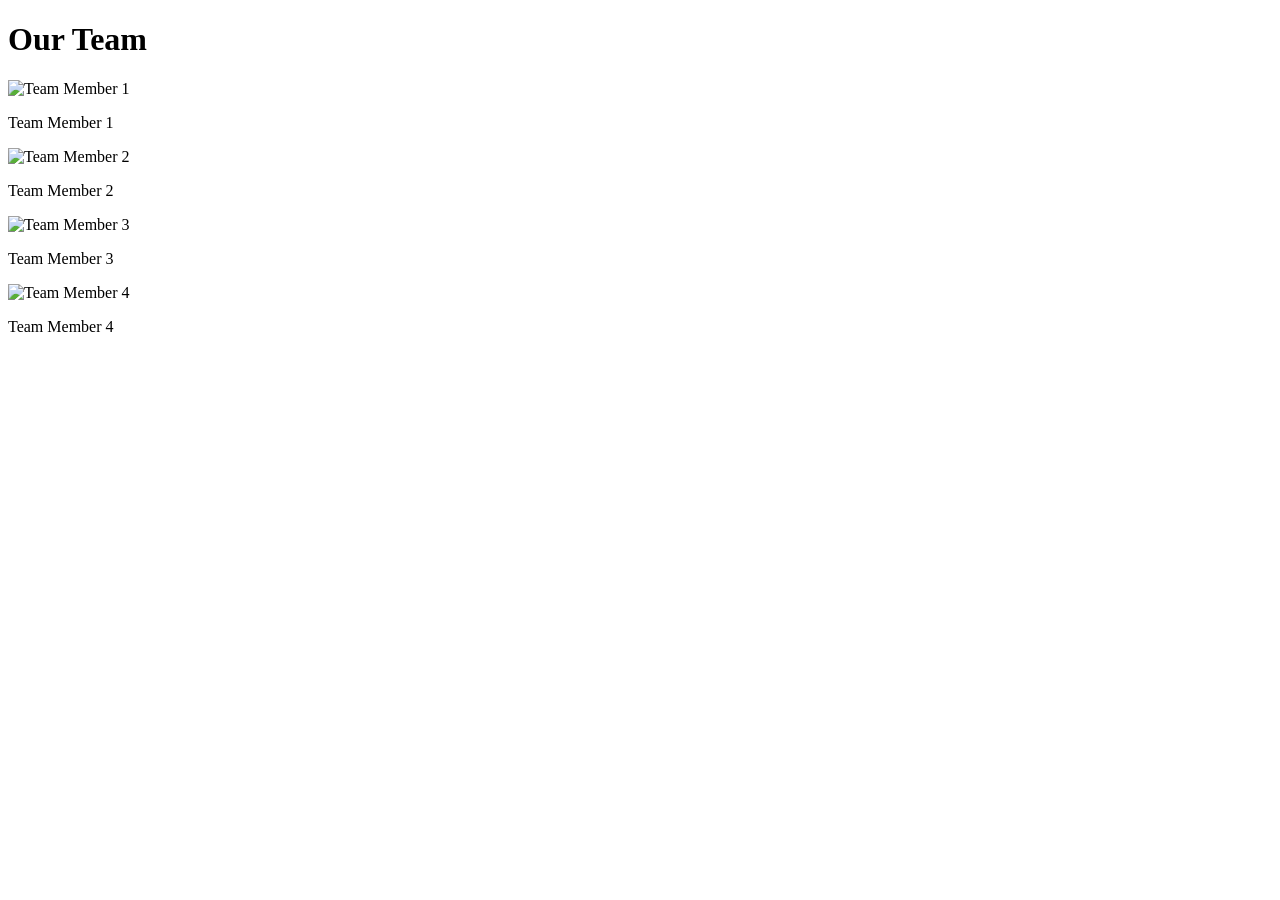
==== commit e4400cc2: "Update equipe.html with corrected placeholder image URLs" ====
--- a/equipe.html
+++ b/equipe.html
@@ -1,126 +1,27 @@
-<!DOCTYPE html>
-<html lang="fr">
-<head>
-    <meta charset="UTF-8">
-    <meta name="viewport" content="width=device-width, initial-scale=1.0">
-    <title>Équipe - Informatique</title>
-    <link rel="stylesheet" href="style.css">
-</head>
-<body class="page-equipe">
-    <!-- Header Inversé : Bouton à gauche, Logo à droite -->
-   <header class="main-header">
-    <!-- Bouton de retour à gauche avec le style "pilule" de l'image -->
-    <div class="header-left">
-        <a href="index.html" class="next-btn back-btn">⇠ Retour</a>
-    </div>
-
-    <!-- Identité EMIT à droite (Logo en haut, Nom en bas) -->
-    <div class="header-right-stacked">
-        <img src="EMIT.jfif" alt="Logo EMIT" class="univ-photo">
-        <h1 class="univ-name-style">EMIT Fianarantsoa</h1>
-    </div>
-</header>
-
-
-    <main class="grid-container">
-        <!-- Bloc à répéter 9 fois -->
-        <div class="profile-card">
-            <div class="photo-wrapper">
-                <img src="Heriniaina.jpg" alt="Photo de profil" class="profile-img">
-            </div>
-            <h3 class="profile-name">Heriniaina</h3>
-            <p class="profile-role">L1 DA2I</p>
-            <a href="CV Heriniaina/ff.html" class="glow-link">Voir le CV</a>
-        </div>
-
-        <!-- Copie du bloc pour l'exemple (à dupliquer jusqu'à 9) -->
-        <div class="profile-card">
-            <div class="photo-wrapper"><img src="saniat.jpg" class="profile-img"></div>
-            <h3 class="profile-name">Marie Curie</h3>
-            <p class="profile-role">L1 DA2I</p>
-            <a href="#" class="glow-link">Voir le CV</a>
-        </div>
-        
-        <!-- ... Ajouter les 7 autres cartes ici ... -->
-           <div class="profile-card">
-            <div class="photo-wrapper">
-                <img src="pascalin.jpg" alt="Photo de profil" class="profile-img">
-            </div>
-            <h3 class="profile-name">Pascalin</h3>
-            <p class="profile-role">L1 DA2I</p>
-            <a href="cv-jean.html" class="glow-link">Voir le CV</a>
-        </div>
-
-          <div class="profile-card">
-            <div class="photo-wrapper">
-                <img src="anselme.jpg" alt="Photo de profil" class="profile-img">
-            </div>
-            <h3 class="profile-name">Anselme</h3>
-            <p class="profile-role">L1 DA2I</p>
-            <a href="cv-jean.html" class="glow-link">Voir le CV</a>
-        </div>
-
-          <div class="profile-card">
-            <div class="photo-wrapper">
-                <img src="stalone.jpg" alt="Photo de profil" class="profile-img">
-            </div>
-            <h3 class="profile-name">Stalone</h3>
-            <p class="profile-role">L1 DA2I</p>
-            <a href="cv-jean.html" class="glow-link">Voir le CV</a>
-        </div>
-
-          <div class="profile-card">
-            <div class="photo-wrapper">
-                <img src="https://via.placeholder.com" alt="Photo de profil" class="profile-img">
-            </div>
-            <h3 class="profile-name">Jean Dupont</h3>
-            <p class="profile-role">L1 DA2I</p>
-            <a href="cv-jean.html" class="glow-link">Voir le CV</a>
-        </div>
-
-          <div class="profile-card">
-            <div class="photo-wrapper">
-                <img src="https://via.placeholder.com" alt="Photo de profil" class="profile-img">
-            </div>
-            <h3 class="profile-name">Jean Dupont</h3>
-            <p class="profile-role">L1 DA2I</p>
-            <a href="cv-jean.html" class="glow-link">Voir le CV</a>
-        </div>
-
-          <div class="profile-card">
-            <div class="photo-wrapper">
-                <img src="https://via.placeholder.com" alt="Photo de profil" class="profile-img">
-            </div>
-            <h3 class="profile-name">Jean Dupont</h3>
-            <p class="profile-role">L1 DA2I</p>
-            <a href="cv-jean.html" class="glow-link">Voir le CV</a>
-        </div>
-
-          <div class="profile-card">
-            <div class="photo-wrapper">
-                <img src="https://via.placeholder.com" alt="Photo de profil" class="profile-img">
-            </div>
-            <h3 class="profile-name">Jean Dupont</h3>
-            <p class="profile-role">L1 DA2I</p>
-            <a href="cv-jean.html" class="glow-link">Voir le CV</a>
-        </div>
-
-        
-
-    </main>
-
-    <!-- Section Remerciements -->
-<footer class="thanks-section">
-    <div class="thanks-content">
-        <h2 class="thanks-title">Merci de votre précieuse visite !</h2>
-        <p class="thanks-text">
-            C'est un honneur pour l'<b>EMIT</b> de vous avoir compté parmi nous. 
-            Que l'innovation et la passion numérique vous accompagnent dans tous vos projets.
-        </p>
-        <div class="glow-divider"></div>
-        <p class="final-wish">✨ À très bientôt pour de nouvelles découvertes technologiques ✨</p>
-    </div>
-</footer>
-
-</body>
-</html>
+<!DOCTYPE html>
+<html lang="en">
+<head>
+    <meta charset="UTF-8">
+    <meta name="viewport" content="width=device-width, initial-scale=1.0">
+    <title>Equipe</title>
+</head>
+<body>
+    <h1>Our Team</h1>
+    <div>
+        <img src="https://via.placeholder.com/150x150" alt="Team Member 1">
+        <p>Team Member 1</p>
+    </div>
+    <div>
+        <img src="https://via.placeholder.com/150x150" alt="Team Member 2">
+        <p>Team Member 2</p>
+    </div>
+    <div>
+        <img src="https://via.placeholder.com/150x150" alt="Team Member 3">
+        <p>Team Member 3</p>
+    </div>
+    <div>
+        <img src="https://via.placeholder.com/150x150" alt="Team Member 4">
+        <p>Team Member 4</p>
+    </div>
+</body>
+</html>
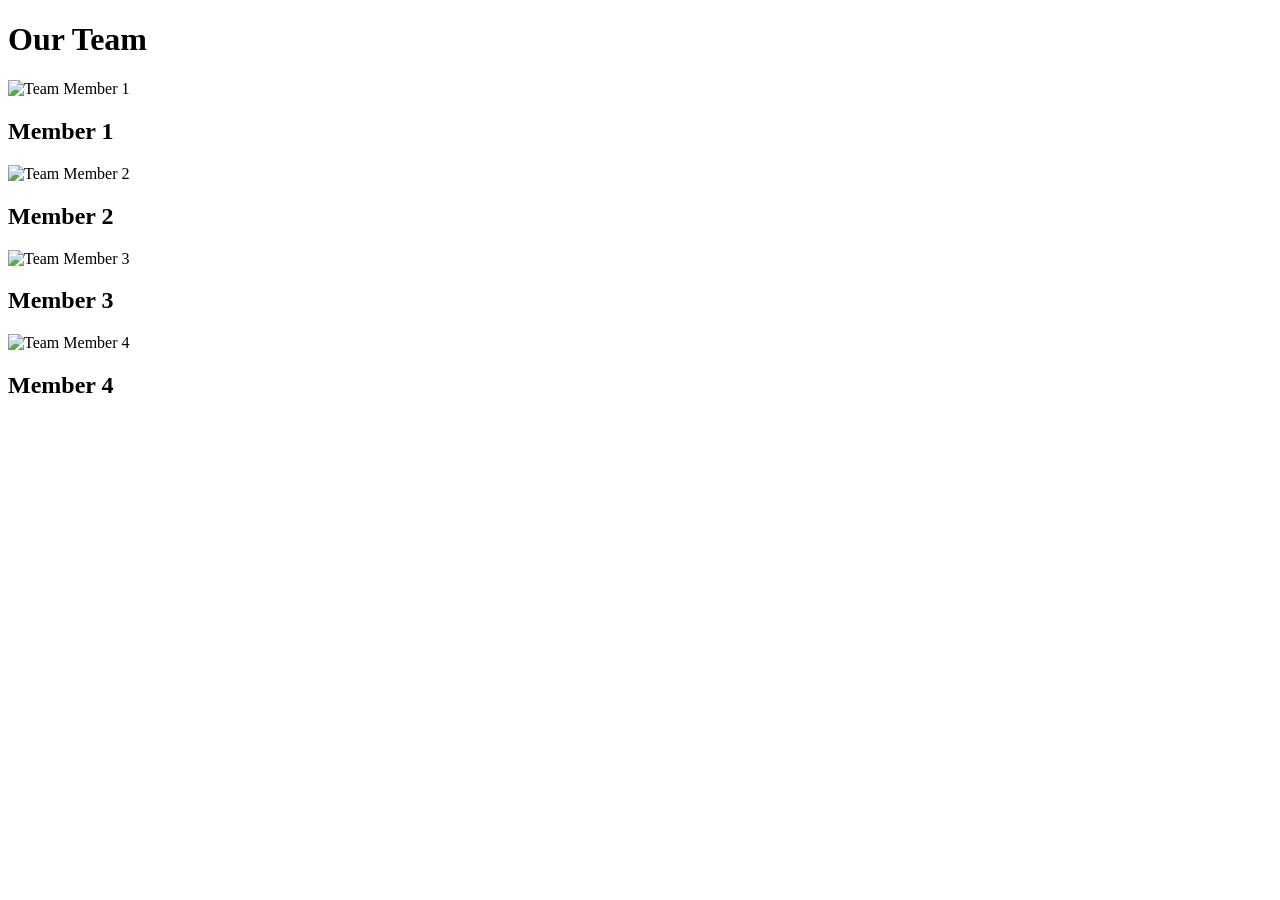
==== commit 53891e52: "Update equipe.html to correct placeholder image URLs" ====
--- a/equipe.html
+++ b/equipe.html
@@ -3,25 +3,25 @@
 <head>
     <meta charset="UTF-8">
     <meta name="viewport" content="width=device-width, initial-scale=1.0">
-    <title>Equipe</title>
+    <title>Team Page</title>
 </head>
 <body>
     <h1>Our Team</h1>
-    <div>
-        <img src="https://via.placeholder.com/150x150" alt="Team Member 1">
-        <p>Team Member 1</p>
+    <div class="team-member">
+        <img src="https://via.placeholder.com/300x300?text=Team+Member" alt="Team Member 1">
+        <h2>Member 1</h2>
     </div>
-    <div>
-        <img src="https://via.placeholder.com/150x150" alt="Team Member 2">
-        <p>Team Member 2</p>
+    <div class="team-member">
+        <img src="https://via.placeholder.com/300x300?text=Team+Member" alt="Team Member 2">
+        <h2>Member 2</h2>
     </div>
-    <div>
-        <img src="https://via.placeholder.com/150x150" alt="Team Member 3">
-        <p>Team Member 3</p>
+    <div class="team-member">
+        <img src="https://via.placeholder.com/300x300?text=Team+Member" alt="Team Member 3">
+        <h2>Member 3</h2>
     </div>
-    <div>
-        <img src="https://via.placeholder.com/150x150" alt="Team Member 4">
-        <p>Team Member 4</p>
+    <div class="team-member">
+        <img src="https://via.placeholder.com/300x300?text=Team+Member" alt="Team Member 4">
+        <h2>Member 4</h2>
     </div>
 </body>
-</html>+</html>
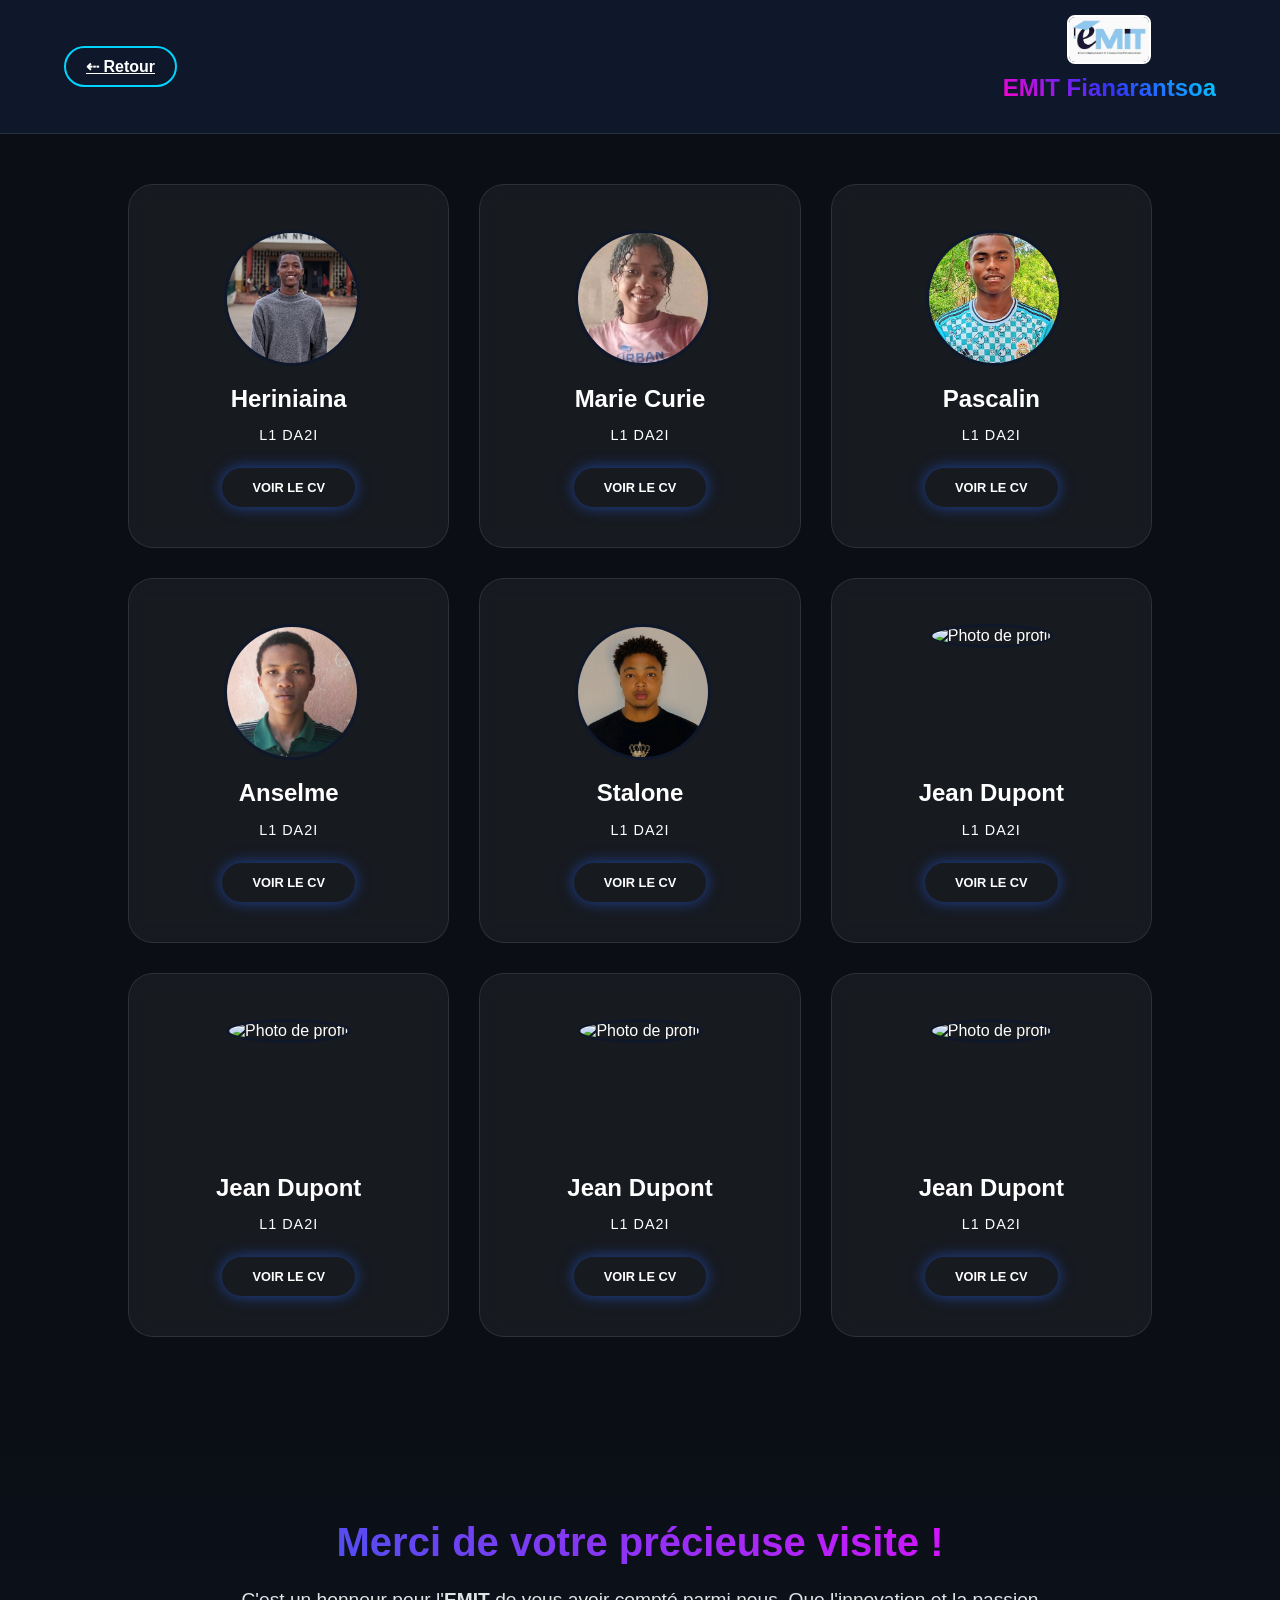
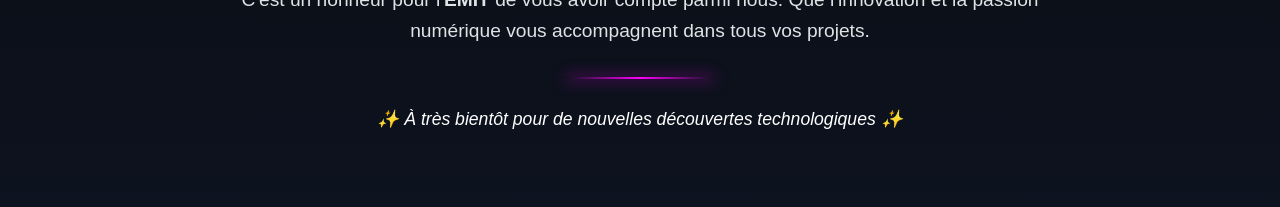
==== commit 31f18503: "Add files via upload" ====
--- a/equipe.html
+++ b/equipe.html
@@ -1,27 +1,126 @@
-<!DOCTYPE html>
-<html lang="en">
-<head>
-    <meta charset="UTF-8">
-    <meta name="viewport" content="width=device-width, initial-scale=1.0">
-    <title>Team Page</title>
-</head>
-<body>
-    <h1>Our Team</h1>
-    <div class="team-member">
-        <img src="https://via.placeholder.com/300x300?text=Team+Member" alt="Team Member 1">
-        <h2>Member 1</h2>
-    </div>
-    <div class="team-member">
-        <img src="https://via.placeholder.com/300x300?text=Team+Member" alt="Team Member 2">
-        <h2>Member 2</h2>
-    </div>
-    <div class="team-member">
-        <img src="https://via.placeholder.com/300x300?text=Team+Member" alt="Team Member 3">
-        <h2>Member 3</h2>
-    </div>
-    <div class="team-member">
-        <img src="https://via.placeholder.com/300x300?text=Team+Member" alt="Team Member 4">
-        <h2>Member 4</h2>
-    </div>
-</body>
-</html>
+<!DOCTYPE html>
+<html lang="fr">
+<head>
+    <meta charset="UTF-8">
+    <meta name="viewport" content="width=device-width, initial-scale=1.0">
+    <title>Équipe - Informatique</title>
+    <link rel="stylesheet" href="style.css">
+</head>
+<body class="page-equipe">
+    <!-- Header Inversé : Bouton à gauche, Logo à droite -->
+   <header class="main-header">
+    <!-- Bouton de retour à gauche avec le style "pilule" de l'image -->
+    <div class="header-left">
+        <a href="preface.html" class="next-btn back-btn">⇠ Retour</a>
+    </div>
+
+    <!-- Identité EMIT à droite (Logo en haut, Nom en bas) -->
+    <div class="header-right-stacked">
+        <img src="EMIT.jfif" alt="Logo EMIT" class="univ-photo">
+        <h1 class="univ-name-style">EMIT Fianarantsoa</h1>
+    </div>
+</header>
+
+
+    <main class="grid-container">
+        <!-- Bloc à répéter 9 fois -->
+        <div class="profile-card">
+            <div class="photo-wrapper">
+                <img src="Heriniaina.jpg" alt="Photo de profil" class="profile-img">
+            </div>
+            <h3 class="profile-name">Heriniaina</h3>
+            <p class="profile-role">L1 DA2I</p>
+            <a href="CV Heriniaina/ff.html" class="glow-link">Voir le CV</a>
+        </div>
+
+        <!-- Copie du bloc pour l'exemple (à dupliquer jusqu'à 9) -->
+        <div class="profile-card">
+            <div class="photo-wrapper"><img src="saniat.jpg" class="profile-img"></div>
+            <h3 class="profile-name">Marie Curie</h3>
+            <p class="profile-role">L1 DA2I</p>
+            <a href="#" class="glow-link">Voir le CV</a>
+        </div>
+        
+        <!-- ... Ajouter les 7 autres cartes ici ... -->
+           <div class="profile-card">
+            <div class="photo-wrapper">
+                <img src="pascalin.jpg" alt="Photo de profil" class="profile-img">
+            </div>
+            <h3 class="profile-name">Pascalin</h3>
+            <p class="profile-role">L1 DA2I</p>
+            <a href="cv-jean.html" class="glow-link">Voir le CV</a>
+        </div>
+
+          <div class="profile-card">
+            <div class="photo-wrapper">
+                <img src="anselme.jpg" alt="Photo de profil" class="profile-img">
+            </div>
+            <h3 class="profile-name">Anselme</h3>
+            <p class="profile-role">L1 DA2I</p>
+            <a href="https://anselme-me.github.io/Test-site/?fbclid=IwY2xjawQC4CNleHRuA2FlbQIxMABicmlkETI1dGtJclU1Wk1mb254ZUN1c3J0YwZhcHBfaWQQMjIyMDM5MTc4ODIwMDg5MgABHkn7Nml_hNpUd7cow7wPDS5DZDqeGvdXouzIkeJV7kscnj82P0YzVu_yNjf-_aem_wSTAyipSKWBWNvayRoh5fQ" class="glow-link">Voir le CV</a>
+        </div>
+
+          <div class="profile-card">
+            <div class="photo-wrapper">
+                <img src="stalone.jpg" alt="Photo de profil" class="profile-img">
+            </div>
+            <h3 class="profile-name">Stalone</h3>
+            <p class="profile-role">L1 DA2I</p>
+            <a href="cv-jean.html" class="glow-link">Voir le CV</a>
+        </div>
+
+          <div class="profile-card">
+            <div class="photo-wrapper">
+                <img src="https://via.placeholder.com" alt="Photo de profil" class="profile-img">
+            </div>
+            <h3 class="profile-name">Jean Dupont</h3>
+            <p class="profile-role">L1 DA2I</p>
+            <a href="cv-jean.html" class="glow-link">Voir le CV</a>
+        </div>
+
+          <div class="profile-card">
+            <div class="photo-wrapper">
+                <img src="https://via.placeholder.com" alt="Photo de profil" class="profile-img">
+            </div>
+            <h3 class="profile-name">Jean Dupont</h3>
+            <p class="profile-role">L1 DA2I</p>
+            <a href="cv-jean.html" class="glow-link">Voir le CV</a>
+        </div>
+
+          <div class="profile-card">
+            <div class="photo-wrapper">
+                <img src="https://via.placeholder.com" alt="Photo de profil" class="profile-img">
+            </div>
+            <h3 class="profile-name">Jean Dupont</h3>
+            <p class="profile-role">L1 DA2I</p>
+            <a href="cv-jean.html" class="glow-link">Voir le CV</a>
+        </div>
+
+          <div class="profile-card">
+            <div class="photo-wrapper">
+                <img src="https://via.placeholder.com" alt="Photo de profil" class="profile-img">
+            </div>
+            <h3 class="profile-name">Jean Dupont</h3>
+            <p class="profile-role">L1 DA2I</p>
+            <a href="cv-jean.html" class="glow-link">Voir le CV</a>
+        </div>
+
+        
+
+    </main>
+
+    <!-- Section Remerciements -->
+<footer class="thanks-section">
+    <div class="thanks-content">
+        <h2 class="thanks-title">Merci de votre précieuse visite !</h2>
+        <p class="thanks-text">
+            C'est un honneur pour l'<b>EMIT</b> de vous avoir compté parmi nous. 
+            Que l'innovation et la passion numérique vous accompagnent dans tous vos projets.
+        </p>
+        <div class="glow-divider"></div>
+        <p class="final-wish">✨ À très bientôt pour de nouvelles découvertes technologiques ✨</p>
+    </div>
+</footer>
+
+</body>
+</html>
--- a/style.css
+++ b/style.css
@@ -0,0 +1,350 @@
+:root {
+    --primary-gradient: linear-gradient(45deg, #ff00cc, #3333ff, #00d4ff);
+    --glass-bg: rgba(255, 255, 255, 0.1);
+}
+
+body {
+    margin: 0;
+    font-family: 'Segoe UI', sans-serif;
+    background-color: #0b0e14;
+    color: white;
+    overflow-x: hidden;
+}
+
+/* --- Header & Sidebar --- */
+/* Remplacez l'ancienne section Header par celle-ci */
+.main-header {
+    display: flex;
+    justify-content: space-between;
+    align-items: center;
+    padding: 1rem 10%; /* Éloigne les éléments des bords de l'écran */
+    background: rgba(30, 41, 59, 0.8);
+    backdrop-filter: blur(10px);
+    border-bottom: 1px solid rgba(255, 255, 255, 0.1);
+    position: sticky;
+    top: 0;
+    z-index: 100;
+}
+
+.header-right {
+    margin-right: 50px; /* Décale spécifiquement le bouton vers la gauche */
+}
+
+/* Gardez le reste de vos styles pour .next-btn, .sidebar-left, etc. */
+
+.sidebar-left {
+    display: flex;
+    flex-direction: column;
+    align-items: center;
+}
+
+.univ-photo {
+    width: 120px;
+    border-radius: 8px;
+    border: 2px solid white;
+}
+
+.univ-name {
+    font-size: 1.5rem;
+    font-weight: bold;
+    background: var(--primary-gradient);
+    -webkit-background-clip: text;
+    -webkit-text-fill-color: transparent;
+    margin-top: 10px;
+}
+
+.next-btn {
+    background: transparent;
+    border: 2px solid #00d4ff;
+    color: white;
+    padding: 10px 20px;
+    border-radius: 25px;
+    cursor: pointer;
+    transition: 0.3s;
+    font-weight: bold;
+}
+
+.next-btn:hover {
+    background: #00d4ff;
+    box-shadow: 0 0 15px #00d4ff;
+}
+
+/* --- Section Hero (Informatique) --- */
+.hero-section {
+    height: 100vh;
+    background: linear-gradient(rgba(0,0,0,0.6), rgba(0,0,0,0.6)), 
+                url('https://images.unsplash.com') center/cover;
+    display: flex;
+    justify-content: center;
+    align-items: center;
+    clip-path: polygon(0 0, 100% 0, 100% 90%, 0 100%); /* Effet de fermeture bas */
+}
+
+.welcome-text {
+    font-size: 5rem;
+    animation: fadeInScale 2s ease-out;
+}
+
+@keyframes fadeInScale {
+    0% { opacity: 0; transform: scale(0.5); }
+    100% { opacity: 1; transform: scale(1); }
+}
+
+/* --- Section Avant-propos --- */
+.preface-section {
+    padding: 100px 20px;
+    background: #1a1a2e;
+    text-align: center;
+}
+
+.preface-container {
+    background: var(--glass-bg);
+    backdrop-filter: blur(10px);
+    padding: 40px;
+    border-radius: 20px;
+    max-width: 800px;
+    margin: 0 auto;
+    border: 1px solid rgba(255,255,255,0.2);
+}
+
+.subtitle {
+    font-size: 2.5rem;
+    color: #00d4ff;
+    margin-bottom: 20px;
+}
+
+/* --- Animation Bonne Visite --- */
+.wish-animation {
+    padding: 50px;
+    text-align: center;
+}
+
+.animated-wish {
+    font-size: 2rem;
+    font-weight: bold;
+    display: inline-block;
+    animation: bounceColor 3s infinite;
+}
+
+@keyframes bounceColor {
+    0%, 100% { transform: translateY(0); color: #00d4ff; }
+    50% { transform: translateY(-20px); color: #ff00cc; }
+}
+
+
+
+
+
+
+
+
+/* --- Styles spécifiques Page Équipe --- */
+.page-equipe /* --- Header Configuration --- */
+.main-header {
+    display: flex;
+    justify-content: space-between;
+    align-items: center;
+    padding: 15px 5%;
+    background-color: #0f172a; /* Fond sombre comme l'image */
+}
+
+/* --- Style du Nom (Rose/Violet comme l'image) --- */
+.univ-name-style {
+    font-size: 1.5rem;
+    font-weight: bold;
+    background: var(--primary-gradient);
+    -webkit-background-clip: text;
+    -webkit-text-fill-color: transparent;
+    margin-top: 10px;
+}
+
+.header-right-stacked {
+    display: flex;
+    flex-direction: column;
+    align-items: center;
+}
+
+.univ-photo {
+    width: 80px; /* Taille du logo EMIT */
+    height: auto;
+}
+
+/* --- Bouton de Retour (Forme "Pilule" avec bordure) --- */
+.back-btn {
+     background: transparent;
+    border: 2px solid #00d4ff;
+    color: white;
+    padding: 10px 20px;
+    border-radius: 25px;
+    cursor: pointer;
+    transition: 0.3s;
+    font-weight: bold;
+}
+
+.back-btn:hover {
+    background: #00d4ff;
+    box-shadow: 0 0 15px #00d4ff;
+}
+
+/* --- Grille des 9 Fenêtres (Rappel) --- */
+.grid-container {
+    display: grid;
+    grid-template-columns: repeat(3, 1fr);
+    gap: 30px;
+    padding: 50px 10%;
+}
+
+
+/* Les fenêtres (Grand Carré) */
+.profile-card {
+    background: rgba(255, 255, 255, 0.05);
+    backdrop-filter: blur(10px);
+    border: 1px solid rgba(255, 255, 255, 0.1);
+    border-radius: 25px;
+    padding: 40px 20px;
+    text-align: center;
+    transition: all 0.4s cubic-bezier(0.175, 0.885, 0.32, 1.275);
+    position: relative;
+    overflow: hidden;
+}
+
+.profile-card:hover {
+    transform: translateY(-15px);
+    border-color: var(--primary-color);
+    background: rgba(37, 99, 235, 0.1);
+    box-shadow: 0 20px 40px rgba(0, 0, 0, 0.4);
+}
+
+/* Photo d'identité centrée */
+.photo-wrapper {
+    width: 130px;
+    height: 130px;
+    margin: 0 auto 20px;
+    border-radius: 50%;
+    padding: 5px;
+    background: linear-gradient(45deg, var(--primary-color), var(--accent-color));
+}
+
+.profile-img {
+    width: 100%;
+    height: 100%;
+    border-radius: 50%;
+    object-fit: cover;
+    border: 3px solid #0f172a;
+}
+
+.profile-name {
+    font-size: 1.5rem;
+    margin: 10px 0 5px;
+    color: #fff;
+}
+
+.profile-role {
+    font-size: 0.9rem;
+    color: var(--accent-color);
+    margin-bottom: 25px;
+    text-transform: uppercase;
+    letter-spacing: 1px;
+}
+
+/* Bouton Lumineux (Glow) */
+.glow-link {
+    display: inline-block;
+    text-decoration: none;
+    color: #fff;
+    padding: 12px 30px;
+    border-radius: 50px;
+    background: var(--primary-color);
+    font-weight: bold;
+    text-transform: uppercase;
+    font-size: 0.8rem;
+    box-shadow: 0 0 15px rgba(37, 99, 235, 0.6);
+    transition: all 0.3s ease;
+}
+
+.glow-link:hover {
+    box-shadow: 0 0 30px var(--accent-color);
+    background: var(--accent-color);
+    transform: scale(1.1);
+}
+
+/* Animations */
+@keyframes fadeInUp {
+    from { opacity: 0; transform: translateY(50px); }
+    to { opacity: 1; transform: translateY(0); }
+}
+
+
+
+
+
+
+/* --- Section Remerciements Stylée --- */
+.thanks-section {
+    padding: 100px 10% 60px;
+    text-align: center;
+    background: linear-gradient(to top, rgba(37, 99, 235, 0.05), transparent);
+    animation: fadeInUp 1.5s ease-out;
+}
+
+.thanks-title {
+    font-size: 2.5rem;
+    font-weight: 800;
+    margin-bottom: 20px;
+    /* Dégradé de couleurs assorti au logo (Bleu vers Rose) */
+    background: linear-gradient(45deg, #2563eb, #ff00ff);
+    -webkit-background-clip: text;
+    -webkit-text-fill-color: transparent;
+    animation: gradientShift 3s infinite alternate;
+}
+
+.thanks-text {
+    font-size: 1.2rem;
+    color: #f8fafc;
+    line-height: 1.6;
+    max-width: 800px;
+    margin: 0 auto 30px;
+    opacity: 0.9;
+}
+
+/* Séparateur lumineux */
+.glow-divider {
+    height: 2px;
+    width: 150px;
+    background: linear-gradient(90deg, transparent, #ff00ff, transparent);
+    margin: 0 auto 30px;
+    box-shadow: 0 0 15px #ff00ff;
+}
+
+.final-wish {
+    font-style: italic;
+    font-size: 1.1rem;
+    color: var(--accent-color);
+    animation: floating 3s ease-in-out infinite;
+}
+
+/* --- ANIMATIONS --- */
+
+/* Animation de couleur sur le titre */
+@keyframes gradientShift {
+    0% { filter: hue-rotate(0deg) brightness(1); }
+    100% { filter: hue-rotate(20deg) brightness(1.3); }
+}
+
+/* Apparition en douceur par le bas */
+@keyframes fadeInUp {
+    from {
+        opacity: 0;
+        transform: translateY(50px);
+    }
+    to {
+        opacity: 1;
+        transform: translateY(0);
+    }
+}
+
+/* Flottaison douce pour le souhait final */
+@keyframes floating {
+    0%, 100% { transform: translateY(0); text-shadow: 0 0 10px rgba(56, 189, 248, 0.5); }
+    50% { transform: translateY(-10px); text-shadow: 0 0 20px var(--accent-color); }
+}
